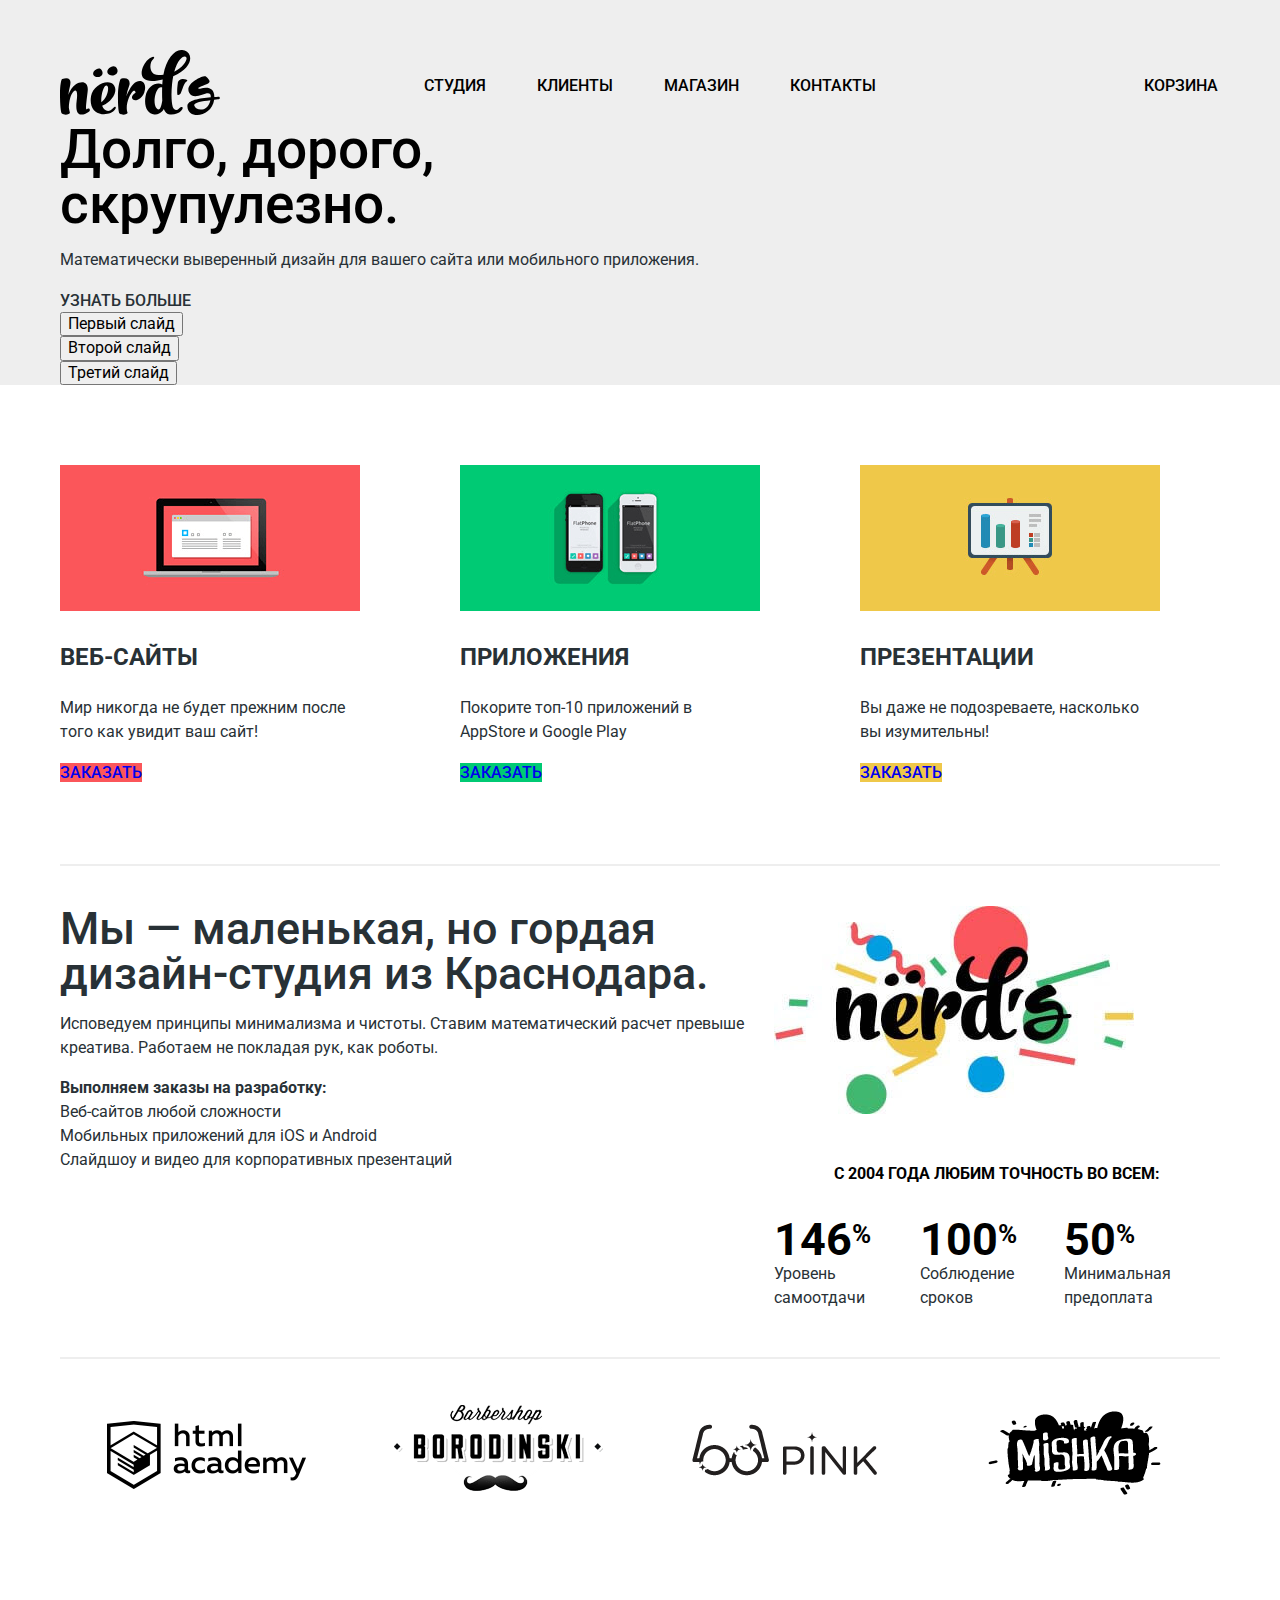
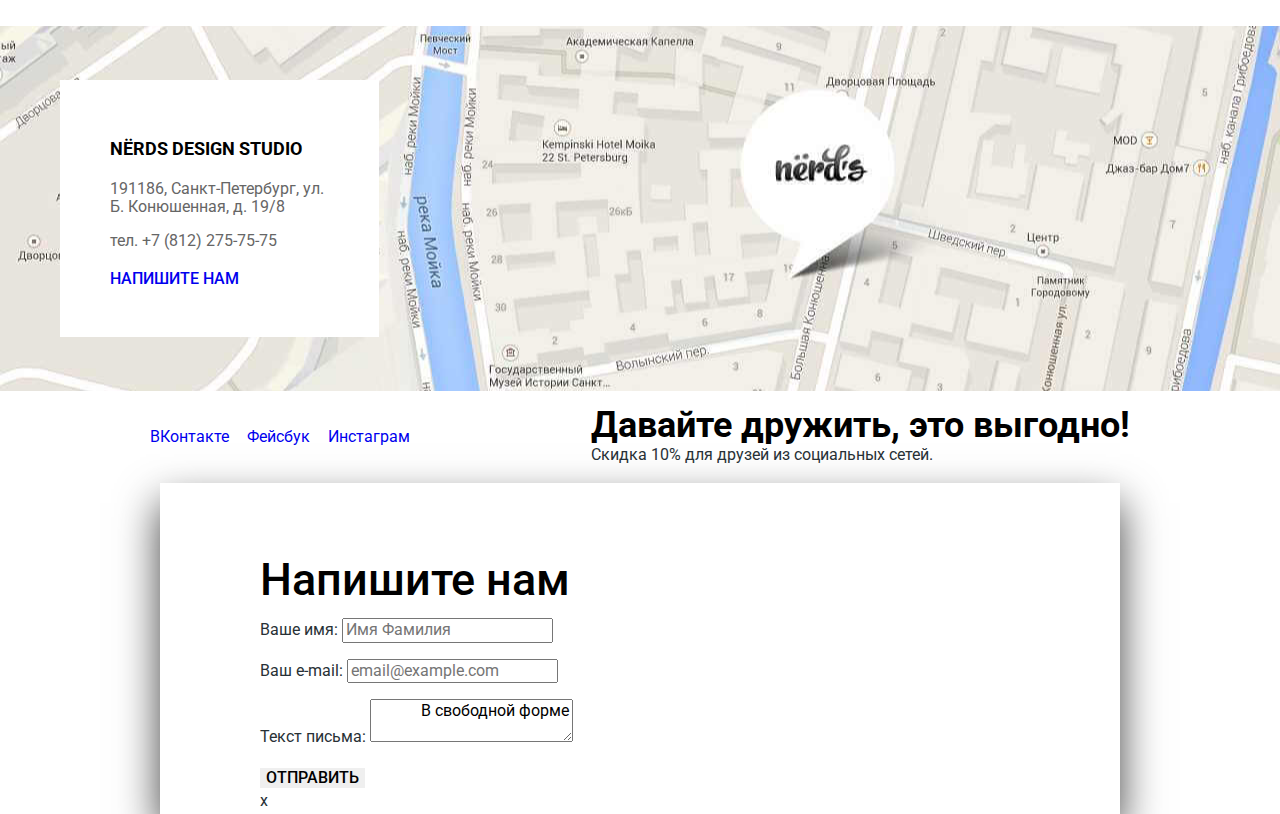
==== index.html @ dffae85e "Сетки" ====
<!DOCTYPE html>
<html lang="ru">

<head>
  <meta charset="UTF-8">
  <title>Дизайн-студия NERD'S</title>
  <link href="https://fonts.googleapis.com/css?family=Roboto:400,500,700&amp;subset=cyrillic" rel="stylesheet">
  <link href="css/normalize.css" rel="stylesheet">
  <link href="css/style.css" rel="stylesheet">
</head>

<body>
  <header class="main-header">
    <div class="wrapper">
      <nav class="main-nav">

        <a class="main-header-logo" href="#">
          <img src="img/nerds-logo.svg" width="160" height="65" alt="Логотип нердс">
        </a>
        <ul class="main-nav-menu">
          <li class="menu-item"><a href="index.html">Студия</a></li>
          <li class="menu-item"><a href="clients.html">Клиенты</a></li>
          <li class="menu-item"><a href="catalog.html">Магазин</a></li>
          <li class="menu-item"><a href="contacts.html">Контакты</a></li>
          <li class="menu-item menu-item-cart"><a href="cart.html">Корзина</a></li>
        </ul>

      </nav>
      <div class="header-slider">
        <h1 class="visually-hidden">Дизайн студия NERD'S</h1>
        <b>Долго, дорого,<br> скрупулезно.</b>
        <p>Математически выверенный дизайн для вашего сайта или мобильного приложения.</p>
        <a class="button header-info-btn">УЗНАТЬ БОЛЬШЕ</a>
        <ul class="slider-switches">
          <li class="slider-radio">
            <button class="slider-btn">
              Первый слайд
            </button>
          </li>
          <li class="slider-radio">
            <button class="slider-btn">
              Второй слайд
            </button>
          </li>
          <li class="slider-radio">
            <button class="slider-btn">
              Третий слайд
            </button>
          </li>
        </ul>
      </div>
    </div>
  </header>

  <section class="services">
    <div class="wrapper">
      <h2 class="visually-hidden">Услуги компании</h2>
      <div class="services-item">
        <img src="img/illustration-1.png" width="300" height="146" alt="Картинка веб-сайта">
        <h3>Веб-сайты</h3>
        <p>Мир никогда не будет прежним после того как увидит ваш сайт!</p>
        <a class="button red" href="#">ЗАКАЗАТЬ</a>
      </div>
      <div class="services-item">
        <img src="img/illustration-2.png" width="300" height="146" alt="Картинка мобильного приложения">
        <h3>Приложения</h3>
        <p>Покорите топ-10 приложений в AppStore и Google Play</p>
        <a class="button green" href="#">ЗАКАЗАТЬ</a>
      </div>
      <div class="services-item sevices-item-present">
        <img src="img/illustration-3.png" width="300" height="146" alt="Картинка презентации">
        <h3>Презентации</h3>
        <p>Вы даже не подозреваете, насколько вы изумительны!</p>
        <a class="button yellow" href="#">ЗАКАЗАТЬ</a>
      </div>
    </div>
  </section>

  <section class="description">
    <div class="wrapper">
      <h2 class="visually-hidden">Описание студии NERD'S</h2>
      <div class="description-block-left">
        <b>Мы — маленькая, но гордая дизайн-студия из Краснодара.</b>
        <p>Исповедуем принципы минимализма и чистоты. Ставим математический расчет превыше креатива. Работаем не покладая рук, как роботы.</p>
        <strong>Выполняем заказы на разработку:</strong>
        <ul class="descripion-services">
          <li class="description-services-item">Веб-сайтов любой сложности</li>
          <li class="description-services-item">Мобильных приложений для iOS и Android</li>
          <li class="description-services-item">Слайдшоу и видео для корпоративных презентаций</li>
        </ul>
      </div>
      <div class="description-block-right">
        <img src="img/nerds-illustration.jpg" width="360" height="208" alt="Картинка логотипа NERD'S">
        <strong>с 2004 года Любим точность во всем:</strong>
        <ul class="percent-ratio">
          <li>
            <b>146</b><sup>&#37;</sup>
            <span>Уровень самоотдачи</span>
          </li>
          <li>
            <b>100</b><sup>&#37;</sup>
            <span>Соблюдение сроков</span>
          </li>
          <li>
            <b>50</b><sup>&#37;</sup>
            <span>Минимальная предоплата</span>
          </li>
        </ul>
      </div>
    </div>
  </section>

  <section class="links">
    <div class="wrapper">
      <h2 class="visually-hidden">Ссылки на наших партнеров</h2>
      <ul class="links-list">
        <li>
          <a href="#">
            <img src="img/logo-1.png" width="260" height="180" alt="Картинка логотипа HTML Academy">
          </a>
        </li>
        <li>
          <a href="#">
            <img src="img/logo-2.png" width="260" height="180" alt="Картинка логотипа Барбершоп Бородинский">
          </a>
        </li>
        <li>
          <a href="#">
            <img src="img/logo-3.png" width="260" height="180" alt="Картинка логотипа Пинк">
          </a>
        </li>
        <li>
          <a href="#">
            <img src="img/logo-4.png" width="260" height="180" alt="Картинка логотипа Мишка">
          </a>
        </li>
      </ul>
    </div>
  </section>

  <section class="map">
    <div class="wrapper">
      <h2 class="visually-hidden">Наши контакты и адрес на карте</h2>
      <div class="map-contacts">
        <h3>NЁRDS DESIGN STUDIO</h3>
        <p>191186, Санкт-Петербург, ул. Б. Конюшенная, д. 19/8</p>
        <p>тел. +7 (812) 275-75-75</p>
        <a class="button" href="#">Напишите нам</a>
      </div>
    </div>
  </section>

  <footer class="main-footer">
    <div class="wrapper">
      <ul class="footer-social">
        <li> <a class="social-icon vk-icon" href="#">ВКонтакте</a> </li>
        <li> <a class="social-icon fb-icon" href="#">Фейсбук</a> </li>
        <li> <a class="social-icon insta-icon" href="#">Инстаграм</a> </li>
      </ul>
      <p class="footer-promo">
        <b>Давайте дружить, это выгодно!</b>
        <span>Скидка 10% для друзей из социальных сетей.</span>
      </p>
    </div>
  </footer>

  <section class="modal">
    <div class="wrapper">
      <h2>Напишите нам</h2>
      <form class="modal-form" action="https://echo.htmlacademy.ru" method="post">
        <p>
          <label for="form-name">Ваше имя:</label>
          <input id="form-name" type="text" name="name" placeholder="Имя Фамилия">
        </p>
        <p>
          <label for="form-email">Ваш e-mail:</label>
          <input id="form-email" type="email" name="email" placeholder="email@example.com">
        </p>
        <p>
          <label for="form-message">Текст письма:</label>
          <textarea id="form-message" name="message">
            В свободной форме
          </textarea>
        </p>
        <button class="button" type="submit">ОТПРАВИТЬ</button>
      </form>
      <span class="modal-close">x</span>
    </div>
  </section>

</body>

</html>
---- css/style.css ----
body {
  margin: 0;
  padding: 0;

  font-family: "Roboto", Arial, sans-serif;
  font-size: 16px;
  line-height: 24px;
  font-weight: 400;
  color: #283136;

  background-color: #ffffff;
}

a {
  text-decoration: none;
}

.button {
  font: inherit;

  font-weight: 500;
  line-height: 18px;
  text-align: center;
  vertical-align: middle;
  text-transform: uppercase;

  border: none;
}

html {
  box-sizing: border-box;
}

*,
*::before,
*::after {
  box-sizing: inherit;
}

.visually-hidden {
  position: absolute;
  clip: rect(0 0 0 0);
  width: 1px;
  height: 1px;
  margin: -1px;
  …
}

.main-nav-menu,
.slider-switches,
.descripion-services,
.percent-ratio,
.links-list,
.footer-social {
  margin: 0;
  padding: 0;
  list-style: none;
}

.main-header-logo img:hover {
  opacity: 0.8;
}

.main-header-logo img:focus {
  opacity: 0.3;
}

.main-nav-menu a:hover {
  color: rgb(251, 86, 90);
}

.main-nav-menu a:focus {
  color: rgba(0, 0, 0, 0.3);
}

.main-header {
  background-color: #eeeeee;
  margin-bottom: 80px;
}

.main-header .wrapper {
  width: 1160px;
  margin: 0 auto;
}

.main-nav {
  display: flex;
  align-items: center;
  padding-top: 50px;
}
.main-header-logo {
  margin-right: 202px;
}

.main-nav-menu {
  display: flex;
  width: 798px;
}

.main-nav-menu li {
  margin-right: 47px;
}

.main-nav-menu .menu-item-cart {
  margin-left: auto;
  margin-right: 0;
}

.menu-item a {
  color: #000000;
  font-weight: 500;
  line-height: 30px;
  text-decoration: none;
  text-transform: uppercase;
  text-align: center;
  padding-bottom: 13px;
  border: 2px solid transparent;
}

.menu-item-active a {
  border-bottom-color: #fb565a;
}
.main-header b {
  color: #000000;
  font-size: 55px;
  font-weight: 500;
  line-height: 55px;
}
.services .wrapper {
  width: 1160px;
  margin: 0 auto;
  display: flex;
  padding-bottom: 80px;
  border-bottom: 2px solid #eeeeee;
}
.services-item {
  width: 300px;
  margin-right: 100px;
}
.services-item-present {
  margin-right: 60px;
}

.services-item h3 {
  font-size: 24px;
  font-weight: 700;
  line-height: 30px;
  text-transform: uppercase;
}

a.red {
  background-color: #fb565a;
}

a.red:hover {
  background-color: #e74246;
}

a.red:focus{
  box-shadow: inset 0 3px 0 rgba(0, 1, 1, 0.1);
  background-color: #d7373b;
}

a.green {
  background-color: #00ca74;
}

a.green:hover {
  background-color: #00bc6c;
}

a .green:focus {
  box-shadow: inset 0 3px 0 rgba(0, 1, 1, 0.1);
  background-color: #00aa62;
}

a.yellow {
  background-color: #efc84a;
}

a.yellow:hover {
  background-color: #eab534;
}

a .yellow:focus {
  box-shadow: inset 0 3px 0 rgba(0, 1, 1, 0.1);
  background-color: #e5a722;
}

.description .wrapper {
  width: 1160px;
  padding-top: 40px;
  padding-bottom: 47px;
  margin: 0 auto;
  display: flex;
  justify-content: space-between;
  border-bottom: 2px solid #eeeeee;
}

.description-block-left b {
  font-size: 45px;
  font-weight: 500;
  line-height: 45px;
}

.description-block-right strong {
  display: block;
  font-size: 16px;
  font-weight: 700;
  line-height: 24px;
  text-align: center;
  text-transform: uppercase;
  color: #000000;
  padding-top: 41px;
  padding-bottom: 49px;
}

.percent-ratio {
  display: flex;
}

.percent-ratio b {
  font-size: 45px;
  font-weight: 700;
  line-height: 10.06px;
  color: #000000;
}

.percent-ratio sup {
  vertical-align: top;
  font-size: 26px;
  line-height: 24px;
  font-weight: 700;
  color: #000000;
}

.links .wrapper {
  width: 1160px;
  margin: 0 auto;
  margin-bottom: 80px;
}

.links-list {
  display: flex;
  justify-content: space-around;
}

.map {
  background-image: url("/img/map-group.jpg");
  background-repeat: no-repeat;
  background-position: center;
}

.map .wrapper {
  width: 1160px;
  margin: 0 auto;
  border-top: 1px solid transparent;
  border-bottom: 1px solid transparent;
}

.map-contacts {
  background-color: #ffffff;
  width: 319px;
  padding: 54px 50px 47px;
  margin: 53px 0;
}

.map-contacts h3 {
  margin: 0;
  padding: 0;
  color: #000000;
  font-size: 18px;
  font-weight: 700;
  line-height: 30px;
  text-transform: uppercase;
}

.map-contacts p {
  color: #666666;
  line-height: 18px;
}

.main-footer .wrapper {
  width: 1160px;
  margin: 0 auto;
  display: flex;
  align-items: center;
  justify-content: space-around;
}

.footer-social {
  display: flex;
  width: 260px;
  justify-content: space-between;
}

.footer-promo b {
  display: block;
  font-size: 36px;
  font-weight: 700;
  line-height: 36px;
  color: #000000;
}

footer-promo span {
  display: block;
}

.main-header h1 {
  margin: 0;
  padding: 0;
  font-size: 55px;
  font-weight: 500;
  line-height: 55px;
  color: #000000;
  text-align: center;
  padding-top: 80px;
  padding-bottom: 115px;
}

.main-catalog .wrapper {
  width: 1160px;
  margin: 0 auto;
  display: flex;
  justify-content: space-between;
}

.filter-form {
  width: 261px;
  margin-left: 0;
  margin-right: auto;
}

.filter-form b {
  font-size: 18px;
  font-weight: 700;
  line-height: 30px;
  text-transform: uppercase;
  color: #000000;
}

.filter fieldset {
  border: none;
}

.filter-form ul {
  margin: 0;
  padding: 0;
  list-style: none;
  line-height: 20px;
}

.catalog {
  display: flex;
  flex-direction: column;
  width: 760px;
}

.catalog-filter {
  display: flex;
  align-items: baseline;
  width: 760px;
}

.catalog-filter-menu {
  list-style: none;
  display: flex;
  width: 271px;
}

.main-catalog a {
  color: #000000;
  text-transform: uppercase;
  vertical-align: middle;
  text-align: center;
}

.catalog-filter b {
  font-size: 18px;
  font-weight: 700;
  line-height: 18px;
  text-transform: uppercase;
  margin-left: 0;
  margin-right: auto;
}

.catalog-filter-menu .filter-menu-active {
  color: #000000;
  font-size: 14px;
  font-weight: 400;
  line-height: 18px;
  text-transform: uppercase;
}

.catalog-filter .filter-menu {
  opacity: 0.3;
  color: #000000;
  font-size: 14px;
  font-weight: 400;
  line-height: 18px;
  text-transform: uppercase;
}

.filter-triangles {
  margin: 0;
  padding: 0;
  list-style: none;
  display: flex;
}

.catalog-product {
  display: flex;
  flex-wrap: wrap;
}

.catalog-product article {
  width: 360px;
  margin-right: 40px;
}
.catalog-product article:nth-child(2n) {
  margin-right: 0;
}

.product-description {
  text-align: center;
  width: 360px;
  background-color: #eeeeee;
}

.product-description h3 {
  font-size: 18px;
  font-weight: 700;
  line-height: 30px;
  text-transform: uppercase;
  color: #000000;
}

.product-description p {
  font-size: 16px;
  font-weight: 400;
  line-height: 18px;
  color: #666666;
}

.pagination-list {
  margin: 0;
  padding: 0;
  list-style: none;
  display: flex;
  align-items: center;
}

.modal {
  width: 960px;
  margin: 0 auto;
  background-color: #ffffff;
  border: 1px solid transparent;
  box-shadow: 0 20px 40px rgba(0, 1, 1, 0.75);
}

.modal .wrapper {
  width: 760px;
  margin: 0 auto;
}
.modal h2 {
  margin: 0;
  padding: 0;
  font-size: 45px;
  font-weight: 500;
  line-height: 45px;
  margin-top: 73px;
  color: #000000;
}
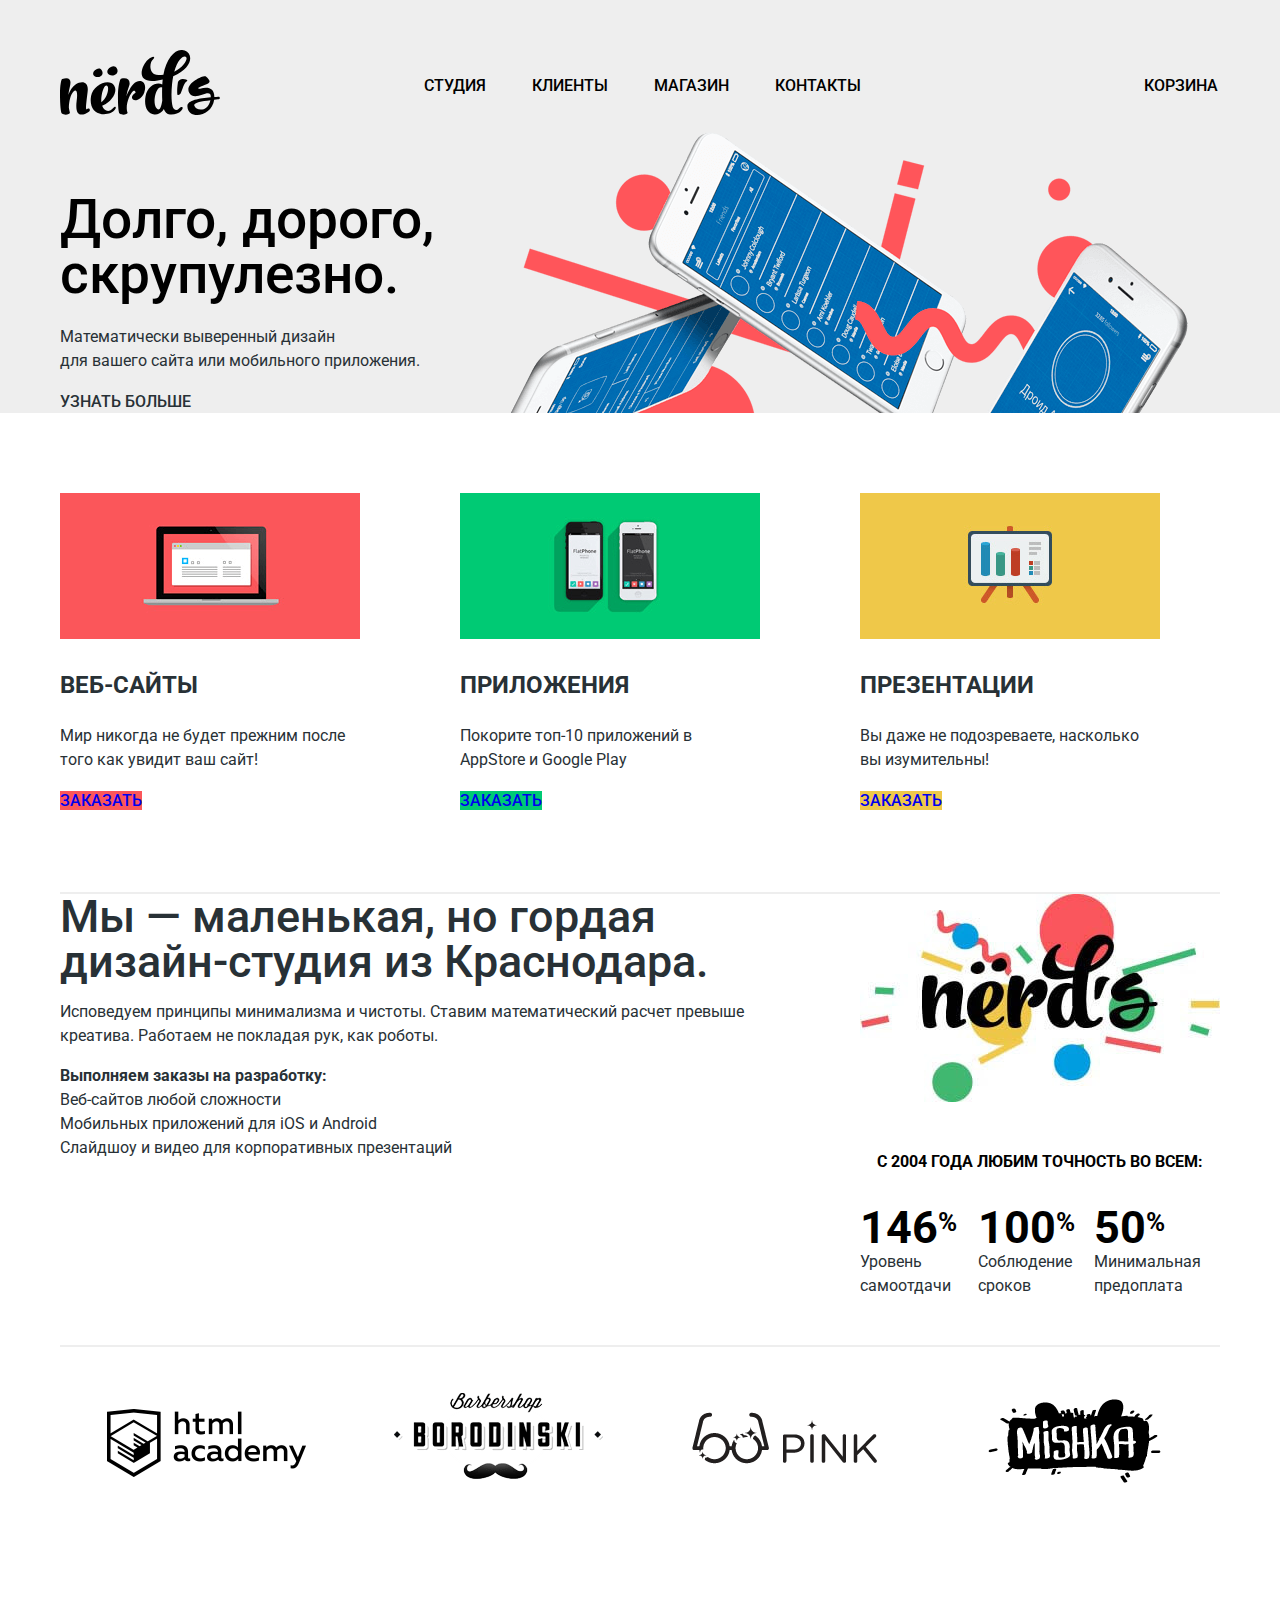
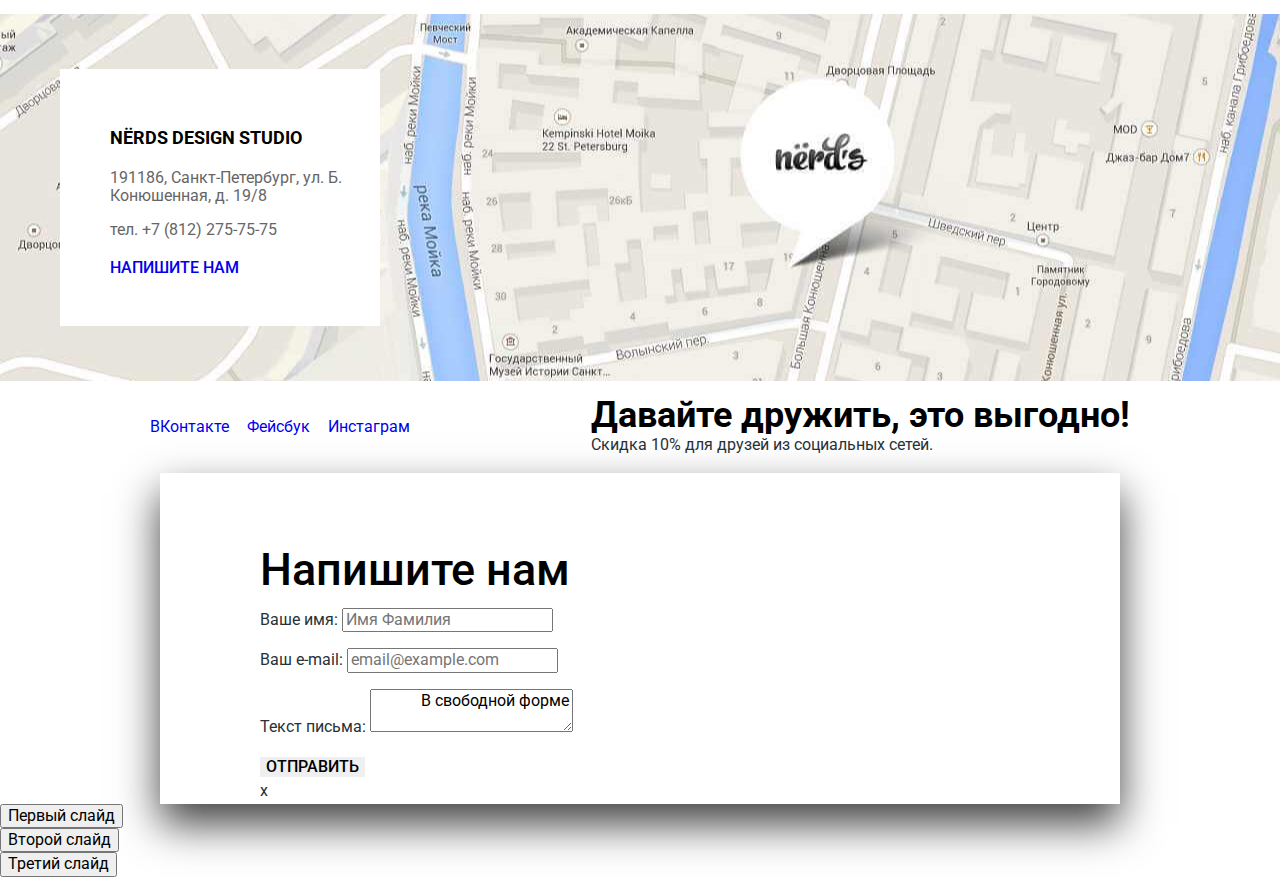
==== commit 046247c4: "Добавление слайдера" ====
--- a/index.html
+++ b/index.html
@@ -10,46 +10,52 @@
 </head>
 
 <body>
-  <header class="main-header">
-    <div class="wrapper">
-      <nav class="main-nav">
-
-        <a class="main-header-logo" href="#">
-          <img src="img/nerds-logo.svg" width="160" height="65" alt="Логотип нердс">
-        </a>
-        <ul class="main-nav-menu">
-          <li class="menu-item"><a href="index.html">Студия</a></li>
-          <li class="menu-item"><a href="clients.html">Клиенты</a></li>
-          <li class="menu-item"><a href="catalog.html">Магазин</a></li>
-          <li class="menu-item"><a href="contacts.html">Контакты</a></li>
-          <li class="menu-item menu-item-cart"><a href="cart.html">Корзина</a></li>
-        </ul>
-
-      </nav>
-      <div class="header-slider">
+ <header class="main-header">
+  <div class="wrapper">
+    <nav class="main-nav">
+
+      <a class="main-header-logo" href="#">
+        <img src="img/nerds-logo.svg" width="160" height="65" alt="Логотип нердс">
+      </a>
+      <ul class="main-nav-menu">
+        <li class="menu-item"><a href="index.html">Студия</a></li>
+        <li class="menu-item"><a href="clients.html">Клиенты</a></li>
+        <li class="menu-item"><a href="catalog.html">Магазин</a></li>
+        <li class="menu-item"><a href="contacts.html">Контакты</a></li>
+        <li class="menu-item menu-item-cart"><a href="cart.html">Корзина</a></li>
+      </ul>
+
+    </nav>
+
+    <div class="header-slider-1">
+      <div class="slider-info">
         <h1 class="visually-hidden">Дизайн студия NERD'S</h1>
         <b>Долго, дорого,<br> скрупулезно.</b>
-        <p>Математически выверенный дизайн для вашего сайта или мобильного приложения.</p>
+        <p>Математически выверенный дизайн<br> для вашего сайта или мобильного приложения.</p>
         <a class="button header-info-btn">УЗНАТЬ БОЛЬШЕ</a>
-        <ul class="slider-switches">
-          <li class="slider-radio">
-            <button class="slider-btn">
-              Первый слайд
-            </button>
-          </li>
-          <li class="slider-radio">
-            <button class="slider-btn">
-              Второй слайд
-            </button>
-          </li>
-          <li class="slider-radio">
-            <button class="slider-btn">
-              Третий слайд
-            </button>
-          </li>
-        </ul>
-      </div>
-    </div>
+      </div>
+   </div>
+
+  <div class="header-slider-2 visually-hidden">
+      <div class="slider-info">
+        <h1 class="visually-hidden">Дизайн студия NERD'S</h1>
+        <b>Любим математику<br> как никто другой</b>
+        <p>Никакого креатива, только математические формулы<br> для расчета идеальных пропорций.</p>
+        <a class="button header-info-btn">УЗНАТЬ БОЛЬШЕ</a>
+      </div>
+  </div>
+
+  <div class="header-slider-3 visually-hidden">
+      <div class="slider-info">
+        <h1 class="visually-hidden">Дизайн студия NERD'S</h1>
+        <b>Только ночь,<br> только хардкор</b>
+        <p>Работать днем, как все? Мы против этого.<br> Ближе к полуночи работа только начинается.</p>
+        <a class="button header-info-btn">УЗНАТЬ БОЛЬШЕ</a>
+      </div>
+  </div>
+
+   </div>
+
   </header>
 
   <section class="services">
@@ -188,6 +194,23 @@
     </div>
   </section>
 
+  <ul class="slider-switches">
+  <li class="slider-radio">
+    <button class="slider-btn">
+      Первый слайд
+    </button>
+  </li>
+  <li class="slider-radio">
+    <button class="slider-btn">
+      Второй слайд
+    </button>
+  </li>
+  <li class="slider-radio">
+    <button class="slider-btn">
+      Третий слайд
+    </button>
+  </li>
+</ul>
 </body>
 
 </html>
--- a/css/style.css
+++ b/css/style.css
@@ -15,6 +15,35 @@
   text-decoration: none;
 }
 
+
+html {
+  box-sizing: border-box;
+}
+
+*,
+*::before,
+*::after {
+  box-sizing: inherit;
+}
+
+.visually-hidden:not(:focus):not(:active),
+input[type="checkbox"].visually-hidden,
+input[type="radio"].visually-hidden {
+  position: absolute;
+
+  width: 1px;
+  height: 1px;
+  margin: -1px;
+  border: 0;
+  padding: 0;
+
+  white-space: nowrap;
+
+  clip-path: inset(100%);
+  clip: rect(0 0 0 0);
+  overflow: hidden;
+}
+
 .button {
   font: inherit;
 
@@ -25,25 +54,6 @@
   text-transform: uppercase;
 
   border: none;
-}
-
-html {
-  box-sizing: border-box;
-}
-
-*,
-*::before,
-*::after {
-  box-sizing: inherit;
-}
-
-.visually-hidden {
-  position: absolute;
-  clip: rect(0 0 0 0);
-  width: 1px;
-  height: 1px;
-  margin: -1px;
-  …
 }
 
 .main-nav-menu,
@@ -57,11 +67,11 @@
   list-style: none;
 }
 
-.main-header-logo img:hover {
+.main-header-logo:hover {
   opacity: 0.8;
 }
 
-.main-header-logo img:focus {
+.main-header-logo:focus {
   opacity: 0.3;
 }
 
@@ -88,17 +98,20 @@
   align-items: center;
   padding-top: 50px;
 }
+
 .main-header-logo {
   margin-right: 202px;
 }
 
 .main-nav-menu {
   display: flex;
-  width: 798px;
+  flex-wrap: wrap;
+  align-items: center;
+  width: 800px;
 }
 
 .main-nav-menu li {
-  margin-right: 47px;
+  margin-right: 42px;
 }
 
 .main-nav-menu .menu-item-cart {
@@ -107,25 +120,54 @@
 }
 
 .menu-item a {
-  color: #000000;
   font-weight: 500;
   line-height: 30px;
   text-decoration: none;
   text-transform: uppercase;
+  vertical-align: bottom;
   text-align: center;
-  padding-bottom: 13px;
+  padding-bottom: 12px;
   border: 2px solid transparent;
+  color: #000000;
 }
 
 .menu-item-active a {
   border-bottom-color: #fb565a;
 }
+
 .main-header b {
-  color: #000000;
+  display: block;
+  margin-bottom: 23px;
   font-size: 55px;
   font-weight: 500;
   line-height: 55px;
-}
+  color: #000000;
+}
+
+.header-slider-1 {
+  background-image: url(/img/slide1.png);
+  background-repeat: no-repeat;
+  background-position: 430px 10px;
+}
+
+.header-slider-2 {
+  background-image: url(/img/slide2.png);
+  background-repeat: no-repeat;
+  background-position: right 0;
+}
+
+.header-slider-3 {
+  background-image: url(/img/slide3.png);
+  background-repeat: no-repeat;
+  background-position: right 10px;
+}
+
+.header-slider-1 .slider-info,
+.header-slider-2 .slider-info,
+.header-slider-3 .slider-info {
+  padding-top: 70px;
+}
+
 .services .wrapper {
   width: 1160px;
   margin: 0 auto;
@@ -133,10 +175,12 @@
   padding-bottom: 80px;
   border-bottom: 2px solid #eeeeee;
 }
+
 .services-item {
   width: 300px;
   margin-right: 100px;
 }
+
 .services-item-present {
   margin-right: 60px;
 }
@@ -189,12 +233,15 @@
 
 .description .wrapper {
   width: 1160px;
-  padding-top: 40px;
   padding-bottom: 47px;
   margin: 0 auto;
   display: flex;
   justify-content: space-between;
   border-bottom: 2px solid #eeeeee;
+}
+
+.description-block-left {
+  width: 700px;
 }
 
 .description-block-left b {
@@ -203,6 +250,9 @@
   line-height: 45px;
 }
 
+.description-block-right {
+  width: 360px;
+}
 .description-block-right strong {
   display: block;
   font-size: 16px;
@@ -259,19 +309,23 @@
 }
 
 .map-contacts {
+  width: 320px;
+  margin-top: 54px;
+  margin-bottom: 54px;
+  padding-left: 50px;
+  padding-top: 54px;
+  padding-bottom: 47px;
   background-color: #ffffff;
-  width: 319px;
-  padding: 54px 50px 47px;
-  margin: 53px 0;
 }
 
 .map-contacts h3 {
   margin: 0;
   padding: 0;
-  color: #000000;
   font-size: 18px;
   font-weight: 700;
   line-height: 30px;
+  color: #000000;
+  text-align: left;
   text-transform: uppercase;
 }
 
@@ -306,6 +360,10 @@
   display: block;
 }
 
+.catalog-page .main-header {
+  margin-bottom: 60px;
+}
+
 .main-header h1 {
   margin: 0;
   padding: 0;
@@ -314,8 +372,8 @@
   line-height: 55px;
   color: #000000;
   text-align: center;
-  padding-top: 80px;
-  padding-bottom: 115px;
+  padding-top: 73px;
+  padding-bottom: 111px;
 }
 
 .main-catalog .wrapper {
@@ -417,6 +475,7 @@
   width: 360px;
   margin-right: 40px;
 }
+
 .catalog-product article:nth-child(2n) {
   margin-right: 0;
 }
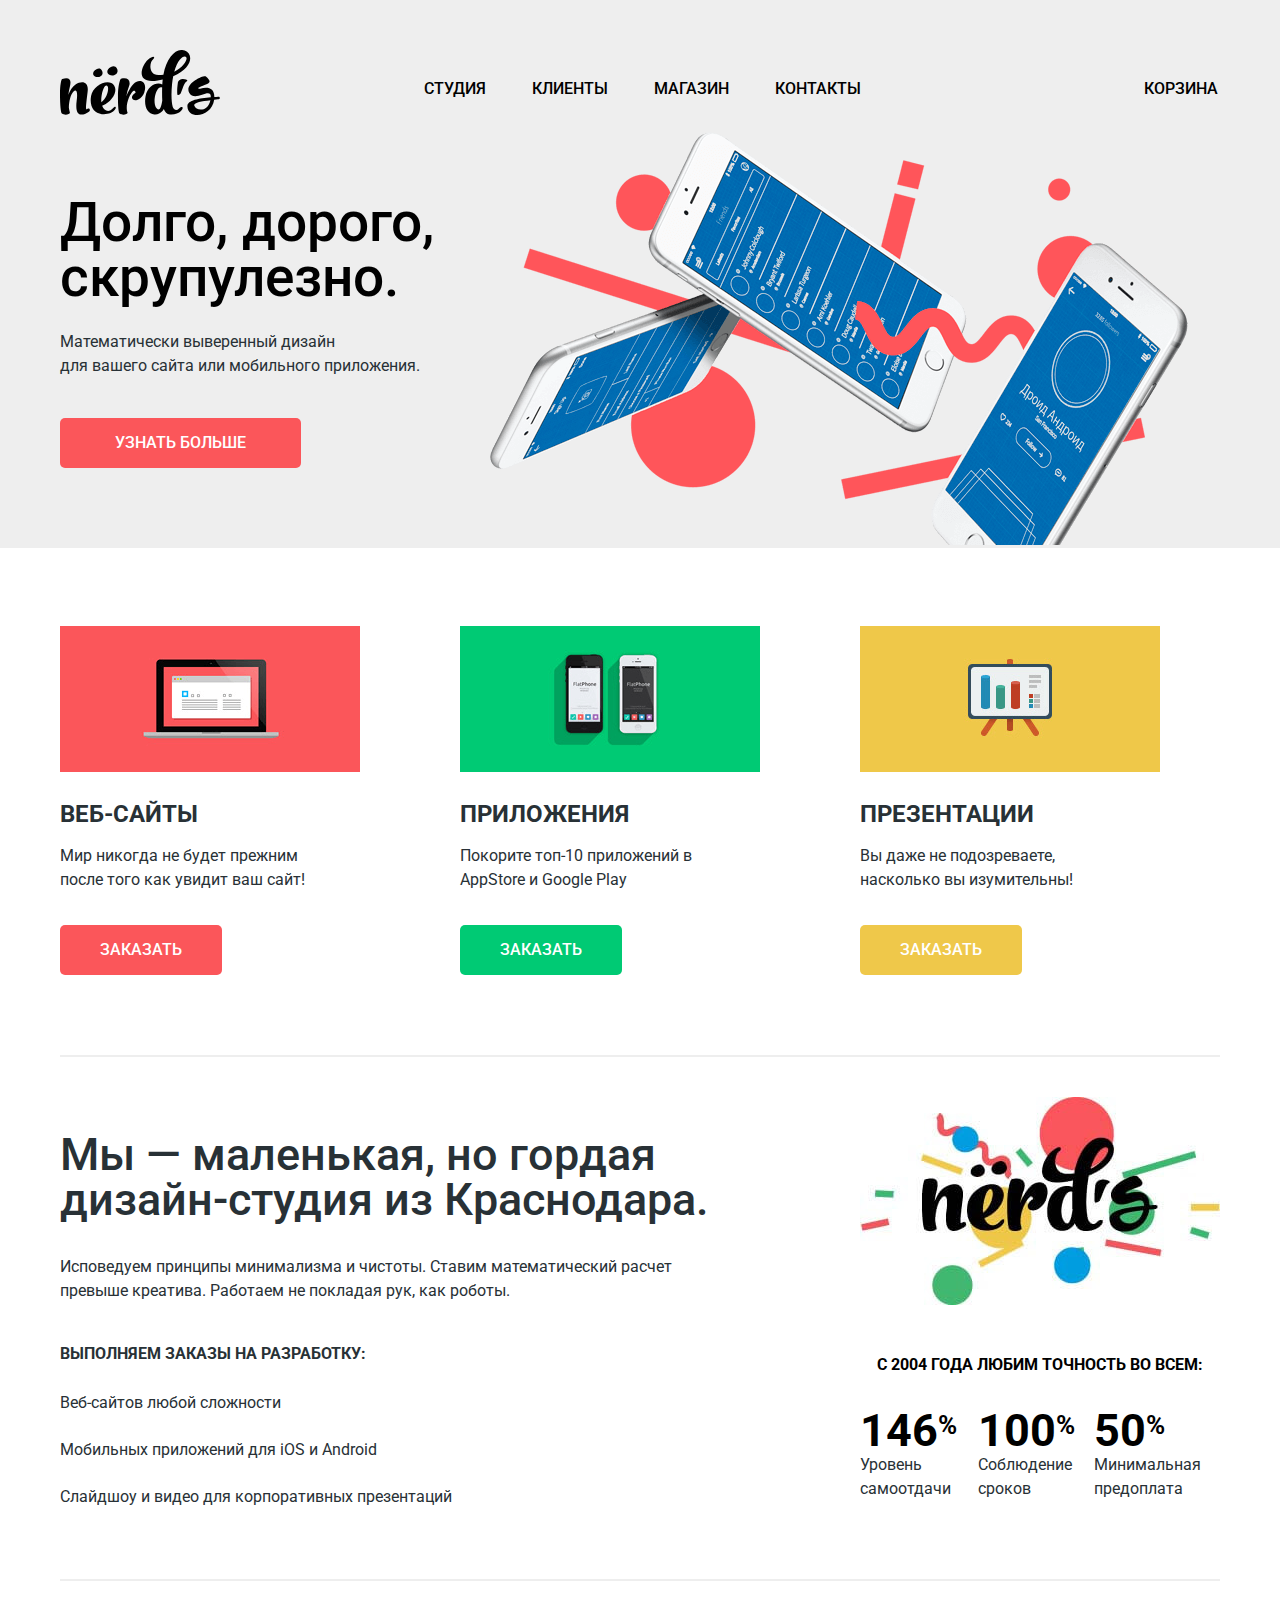
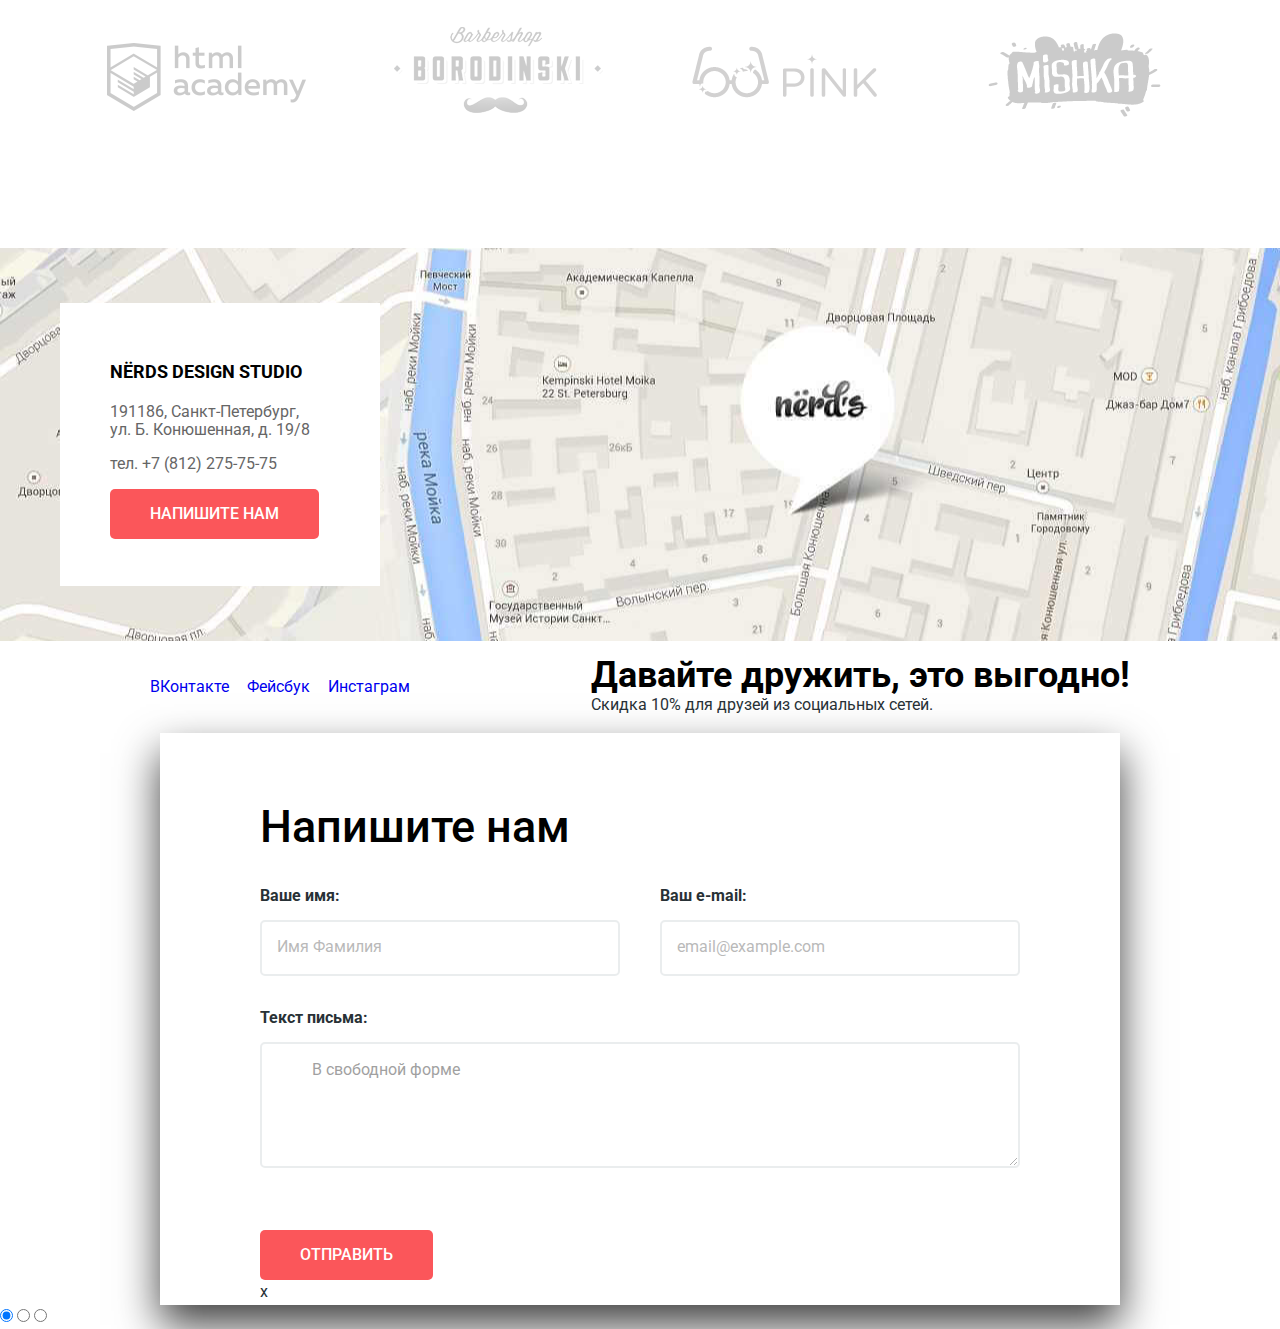
==== commit 42669276: "-" ====
--- a/index.html
+++ b/index.html
@@ -27,32 +27,37 @@
 
     </nav>
 
-    <div class="header-slider-1">
-      <div class="slider-info">
-        <h1 class="visually-hidden">Дизайн студия NERD'S</h1>
-        <b>Долго, дорого,<br> скрупулезно.</b>
-        <p>Математически выверенный дизайн<br> для вашего сайта или мобильного приложения.</p>
-        <a class="button header-info-btn">УЗНАТЬ БОЛЬШЕ</a>
-      </div>
-   </div>
-
-  <div class="header-slider-2 visually-hidden">
+    <div class="header-slider">
+     <ul class="sliders">
+      <li class="slide-1">
+        <div class="slider-info">
+          <h1 class="visually-hidden">Дизайн студия NERD'S</h1>
+          <b>Долго, дорого,<br> скрупулезно.</b>
+          <p>Математически выверенный дизайн<br> для вашего сайта или мобильного приложения.</p>
+          <a class="button header-info-btn" href="#">УЗНАТЬ БОЛЬШЕ</a>
+        </div>
+      </li>
+
+
+  <li class="slide-2 visually-hidden">
       <div class="slider-info">
         <h1 class="visually-hidden">Дизайн студия NERD'S</h1>
         <b>Любим математику<br> как никто другой</b>
         <p>Никакого креатива, только математические формулы<br> для расчета идеальных пропорций.</p>
-        <a class="button header-info-btn">УЗНАТЬ БОЛЬШЕ</a>
-      </div>
-  </div>
-
-  <div class="header-slider-3 visually-hidden">
+        <a class="button header-info-btn" href="#">УЗНАТЬ БОЛЬШЕ</a>
+      </div>
+       </li>
+
+
+  <li class="slide-3 visually-hidden">
       <div class="slider-info">
         <h1 class="visually-hidden">Дизайн студия NERD'S</h1>
         <b>Только ночь,<br> только хардкор</b>
         <p>Работать днем, как все? Мы против этого.<br> Ближе к полуночи работа только начинается.</p>
-        <a class="button header-info-btn">УЗНАТЬ БОЛЬШЕ</a>
-      </div>
-  </div>
+        <a class="button header-info-btn" href="#">УЗНАТЬ БОЛЬШЕ</a>
+      </div>
+       </li>
+    </ul>
 
    </div>
 
@@ -64,7 +69,7 @@
       <div class="services-item">
         <img src="img/illustration-1.png" width="300" height="146" alt="Картинка веб-сайта">
         <h3>Веб-сайты</h3>
-        <p>Мир никогда не будет прежним после того как увидит ваш сайт!</p>
+        <p>Мир никогда не будет прежним<br> после того как увидит ваш сайт!</p>
         <a class="button red" href="#">ЗАКАЗАТЬ</a>
       </div>
       <div class="services-item">
@@ -76,7 +81,7 @@
       <div class="services-item sevices-item-present">
         <img src="img/illustration-3.png" width="300" height="146" alt="Картинка презентации">
         <h3>Презентации</h3>
-        <p>Вы даже не подозреваете, насколько вы изумительны!</p>
+        <p>Вы даже не подозреваете,<br> насколько вы изумительны!</p>
         <a class="button yellow" href="#">ЗАКАЗАТЬ</a>
       </div>
     </div>
@@ -149,7 +154,7 @@
       <h2 class="visually-hidden">Наши контакты и адрес на карте</h2>
       <div class="map-contacts">
         <h3>NЁRDS DESIGN STUDIO</h3>
-        <p>191186, Санкт-Петербург, ул. Б. Конюшенная, д. 19/8</p>
+        <p>191186, Санкт-Петербург,<br> ул. Б. Конюшенная, д. 19/8</p>
         <p>тел. +7 (812) 275-75-75</p>
         <a class="button" href="#">Напишите нам</a>
       </div>
@@ -175,7 +180,7 @@
       <h2>Напишите нам</h2>
       <form class="modal-form" action="https://echo.htmlacademy.ru" method="post">
         <p>
-          <label for="form-name">Ваше имя:</label>
+          <label for="form-name">Ваше имя:<br></label>
           <input id="form-name" type="text" name="name" placeholder="Имя Фамилия">
         </p>
         <p>
@@ -194,23 +199,18 @@
     </div>
   </section>
 
-  <ul class="slider-switches">
-  <li class="slider-radio">
-    <button class="slider-btn">
-      Первый слайд
-    </button>
-  </li>
-  <li class="slider-radio">
-    <button class="slider-btn">
-      Второй слайд
-    </button>
-  </li>
-  <li class="slider-radio">
-    <button class="slider-btn">
-      Третий слайд
-    </button>
-  </li>
-</ul>
+   <input type="radio" id="btn-1" name="toggle" checked>
+                <input type="radio" id="btn-2" name="toggle">
+                <input type="radio" id="btn-3" name="toggle">
+
+                <div class="slider-controls">
+
+                    <label for="btn-1"></label>
+                    <label for="btn-2"></label>
+                    <label for="btn-3"></label>
+
+                </div>
+
 </body>
 
 </html>
--- a/css/style.css
+++ b/css/style.css
@@ -47,16 +47,22 @@
 .button {
   font: inherit;
 
+  display: inline-block;
+  padding: 16px 40px;
   font-weight: 500;
   line-height: 18px;
   text-align: center;
   vertical-align: middle;
   text-transform: uppercase;
+  color: #ffffff;
 
   border: none;
+  border-radius: 5px;
+  background-color: #fb565a;
 }
 
 .main-nav-menu,
+.sliders,
 .slider-switches,
 .descripion-services,
 .percent-ratio,
@@ -71,7 +77,8 @@
   opacity: 0.8;
 }
 
-.main-header-logo:focus {
+.main-header-logo:focus,
+.main-header-logo:active {
   opacity: 0.3;
 }
 
@@ -79,13 +86,14 @@
   color: rgb(251, 86, 90);
 }
 
-.main-nav-menu a:focus {
+.main-nav-menu a:focus,
+.main-nav-menu a:active {
   color: rgba(0, 0, 0, 0.3);
 }
 
 .main-header {
   background-color: #eeeeee;
-  margin-bottom: 80px;
+  margin-bottom: 78px;
 }
 
 .main-header .wrapper {
@@ -108,6 +116,7 @@
   flex-wrap: wrap;
   align-items: center;
   width: 800px;
+  margin-top: 17px;
 }
 
 .main-nav-menu li {
@@ -117,16 +126,18 @@
 .main-nav-menu .menu-item-cart {
   margin-left: auto;
   margin-right: 0;
+  padding-left: 40px;
 }
 
 .menu-item a {
+  display: block;
+  padding-bottom: 12px;
   font-weight: 500;
   line-height: 30px;
   text-decoration: none;
   text-transform: uppercase;
   vertical-align: bottom;
   text-align: center;
-  padding-bottom: 12px;
   border: 2px solid transparent;
   color: #000000;
 }
@@ -137,35 +148,58 @@
 
 .main-header b {
   display: block;
-  margin-bottom: 23px;
+  padding-top: 73px;
+  padding-bottom: 25px;
   font-size: 55px;
   font-weight: 500;
   line-height: 55px;
   color: #000000;
 }
 
-.header-slider-1 {
+.slide-1 {
   background-image: url(/img/slide1.png);
   background-repeat: no-repeat;
   background-position: 430px 10px;
-}
-
-.header-slider-2 {
+  padding-bottom: 80px;
+}
+
+.slide-2 {
   background-image: url(/img/slide2.png);
   background-repeat: no-repeat;
   background-position: right 0;
-}
-
-.header-slider-3 {
+  padding-bottom: 80px;
+}
+
+.slide-3 {
   background-image: url(/img/slide3.png);
   background-repeat: no-repeat;
   background-position: right 10px;
-}
-
-.header-slider-1 .slider-info,
-.header-slider-2 .slider-info,
-.header-slider-3 .slider-info {
+  padding-bottom: 80px;
+}
+
+.header-slider .slider-info, {
   padding-top: 70px;
+}
+
+.header-info-btn {
+  padding-left: 55px;
+  padding-right: 55px;
+}
+
+.header-info-btn:hover {
+  background-color: #e74246;
+}
+.header-info-btn:focus,
+.header-info-btn:active {
+  opacity: 0.3;
+  box-shadow: inset 0 3px 0 rgba(0, 1, 1, 0.1);
+  background-color: #d7373b;
+}
+
+.slider-info p {
+  margin: 0;
+  padding: 0;
+  padding-bottom: 40px;
 }
 
 .services .wrapper {
@@ -173,7 +207,6 @@
   margin: 0 auto;
   display: flex;
   padding-bottom: 80px;
-  border-bottom: 2px solid #eeeeee;
 }
 
 .services-item {
@@ -186,10 +219,20 @@
 }
 
 .services-item h3 {
+  margin: 0;
+  padding: 0;
+  padding-top: 20px;
+  padding-bottom: 15px;
   font-size: 24px;
   font-weight: 700;
   line-height: 30px;
   text-transform: uppercase;
+}
+
+.services-item p {
+  margin: 0;
+  padding: 0;
+  padding-bottom: 33px;
 }
 
 a.red {
@@ -237,22 +280,44 @@
   margin: 0 auto;
   display: flex;
   justify-content: space-between;
-  border-bottom: 2px solid #eeeeee;
+  border: 2px solid #eeeeee;
+  border-left: transparent;
+  border-right: transparent;
 }
 
 .description-block-left {
-  width: 700px;
+  width: 680px;
+  padding-top: 75px;
 }
 
 .description-block-left b {
+  display: block;
   font-size: 45px;
   font-weight: 500;
   line-height: 45px;
+  padding-bottom: 33px;
+}
+
+.description-block-left p {
+  margin: 0;
+  padding: 0;
+  padding-bottom: 39px;
+}
+
+.description-block-left strong {
+  display: block;
+  padding-bottom: 25px;
+  text-transform: uppercase;
+}
+.description-block-left .description-services-item {
+  padding-bottom: 23px;
 }
 
 .description-block-right {
   width: 360px;
-}
+  padding-top: 40px;
+}
+
 .description-block-right strong {
   display: block;
   font-size: 16px;
@@ -293,6 +358,18 @@
 .links-list {
   display: flex;
   justify-content: space-around;
+}
+
+.links-list img {
+  opacity: 0.2;
+}
+
+.links-list img:hover {
+  opacity: 1;
+}
+
+.links-list img:active {
+  opacity: 0.1;
 }
 
 .map {
@@ -375,12 +452,16 @@
   padding-top: 73px;
   padding-bottom: 111px;
 }
+.catalog-page .main-header {
+  margin-bottom: 60px;
+}
 
 .main-catalog .wrapper {
   width: 1160px;
   margin: 0 auto;
   display: flex;
   justify-content: space-between;
+  margin-bottom: 60px;
 }
 
 .filter-form {
@@ -389,6 +470,14 @@
   margin-right: auto;
 }
 
+.filter-form ul {
+  margin: 0;
+  padding: 0;
+  list-style: none;
+  line-height: 20px;
+  color: #283136;
+}
+
 .filter-form b {
   font-size: 18px;
   font-weight: 700;
@@ -401,11 +490,24 @@
   border: none;
 }
 
-.filter-form ul {
-  margin: 0;
-  padding: 0;
-  list-style: none;
-  line-height: 20px;
+filter-option input {
+  background-color: #4d4d4d;
+  opacity: 0.4;
+}
+
+.filter-option label:hover {
+  color: #000000;
+}
+.filter-option input:hover {
+  background-color: #4d4d4d;
+}
+
+.filter-option label:disabled {
+  opacity: 0.3;
+}
+.filter-option input:disabled {
+  background-color: #4d4d4d;
+  opacity: 0.1;
 }
 
 .catalog {
@@ -416,21 +518,20 @@
 
 .catalog-filter {
   display: flex;
-  align-items: baseline;
   width: 760px;
+  margin-bottom: 55px;
 }
 
 .catalog-filter-menu {
   list-style: none;
   display: flex;
-  width: 271px;
-}
-
-.main-catalog a {
-  color: #000000;
-  text-transform: uppercase;
-  vertical-align: middle;
-  text-align: center;
+  width: 280px;
+}
+.catalog-filter-menu li {
+  margin-right: 23px;
+}
+.catalog-filter-menu:last-child {
+  margin-right: 0;
 }
 
 .catalog-filter b {
@@ -438,19 +539,18 @@
   font-weight: 700;
   line-height: 18px;
   text-transform: uppercase;
-  margin-left: 0;
-  margin-right: auto;
 }
 
 .catalog-filter-menu .filter-menu-active {
-  color: #000000;
   font-size: 14px;
   font-weight: 400;
   line-height: 18px;
-  text-transform: uppercase;
-}
-
-.catalog-filter .filter-menu {
+  color: #000000;
+  text-transform: uppercase;
+}
+
+.catalog-filter .filter-menu a {
+  display: inline-block;
   opacity: 0.3;
   color: #000000;
   font-size: 14px;
@@ -459,6 +559,10 @@
   text-transform: uppercase;
 }
 
+.filter-menu a:hover {
+  opacity: 0.6;
+}
+
 .filter-triangles {
   margin: 0;
   padding: 0;
@@ -469,6 +573,7 @@
 .catalog-product {
   display: flex;
   flex-wrap: wrap;
+  margin-bottom: 60px;
 }
 
 .catalog-product article {
@@ -487,6 +592,7 @@
 }
 
 .product-description h3 {
+  padding-top: 35px;
   font-size: 18px;
   font-weight: 700;
   line-height: 30px;
@@ -495,18 +601,82 @@
 }
 
 .product-description p {
+  padding: 0;
+  margin: 0;
+  padding-bottom: 25px;
   font-size: 16px;
   font-weight: 400;
   line-height: 18px;
   color: #666666;
 }
 
+.product-description-btn {
+  padding-left: 60px;
+  padding-right: 60px;
+  margin-bottom: 40px;
+}
+
 .pagination-list {
   margin: 0;
   padding: 0;
   list-style: none;
   display: flex;
-  align-items: center;
+  width: 443px;
+}
+.pagination-list li {
+  margin-right: 11px;
+}
+
+.pagination-list li:last-child {
+  margin-right: 0;
+}
+
+.pagination-item a {
+  display: inline-block;
+  padding: 13px 21px;
+  text-align: center;
+  vertical-align: middle;
+  border-radius: 5px;
+
+  color: #000000;
+  font-weight: 500;
+  background-color: #eeeeee;
+}
+
+.pagination-item-active a {
+  display: inline-block;
+  padding: 10px 19px;
+  border: 3px solid #dbdbdb;
+  border-radius: 5px;
+  background-color: #ffffff;
+}
+.pagination-list .pagination-item-active a:hover,
+.pagination-list .pagination-item-active a:focus,
+.pagination-list .pagination-item-active a:active {
+  border: 3px solid #dbdbdb;
+  background-color: #ffffff;
+}
+
+.pagination-item a:hover {
+  background-color: #dfdfdf;
+}
+
+.pagination-item a:focus,
+.pagination-item a:active {
+  box-shadow: inset 0 3px 0 rgba(0, 1, 1, 0.1);
+  background-color: #d5d5d5;
+}
+
+.pagination-button a {
+  display: inline-block;
+  padding: 13px 80px;
+  font-weight: 500;
+  font-size: 16px;
+  text-align: center;
+  vertical-align: middle;
+  border-radius: 5px;
+  text-transform: uppercase;
+  background-color: #eeeeee;
 }
 
 .modal {
@@ -524,10 +694,77 @@
 .modal h2 {
   margin: 0;
   padding: 0;
+  padding-top: 70px;
+  padding-bottom: 35px;
   font-size: 45px;
   font-weight: 500;
   line-height: 45px;
-  margin-top: 73px;
-  color: #000000;
-}
-
+  color: #000000;
+}
+
+.modal-form {
+  display: flex;
+  flex-wrap: wrap;
+  justify-content: space-between;
+  width: 760px;
+}
+
+.modal input {
+  width: 360px;
+  margin-right: 40px;
+  padding-left: 15px;
+  margin-bottom: 30px;
+  padding-top: 13px;
+  padding-bottom: 15px;
+}
+
+.modal input[type="email"] {
+  margin-right: 0;
+}
+
+.modal p {
+  margin: 0;
+  padding: 0;
+}
+
+
+.modal input,
+.modal textarea {
+  font: inherit;
+
+  box-sizing: border-box;
+  opacity: 0.5;
+  color: #444444;
+  background-color: #ffffff;
+  border: 2px solid #d7dcde;
+  border-radius: 5px;
+}
+
+.modal input:hover {
+  border: 2px solid #b4b9bb;
+}
+
+.modal input:focus {
+  opacity: 1;
+  color: #444444;
+  border: 2px solid #000000;
+}
+
+.modal label {
+  display: block;
+  margin-bottom: 12px;
+  font-weight: 700;
+}
+
+.modal textarea {
+  width: 760px;
+  padding-top: 14px;
+  padding-bottom: 60px;
+  margin-bottom: 55px;
+}
+
+.modal-btn {
+  padding: 16px 85px;
+}
+
+
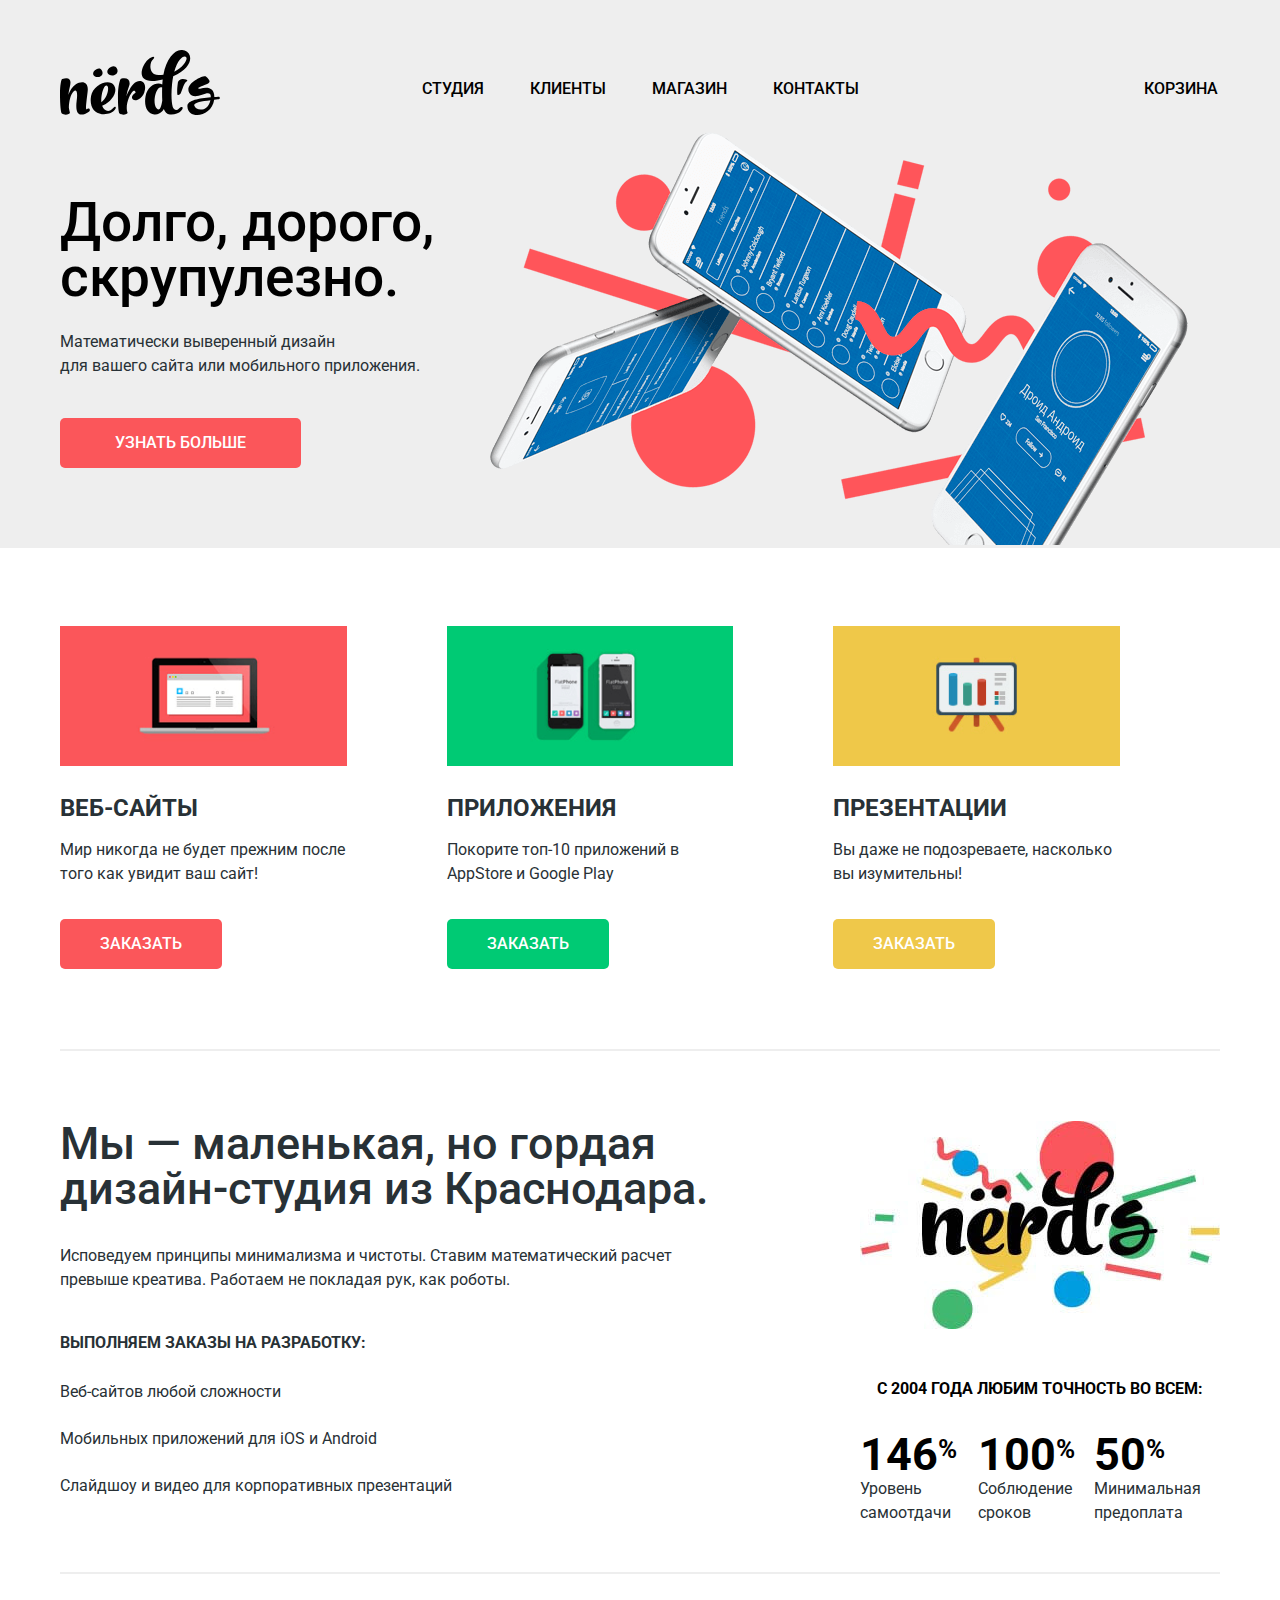
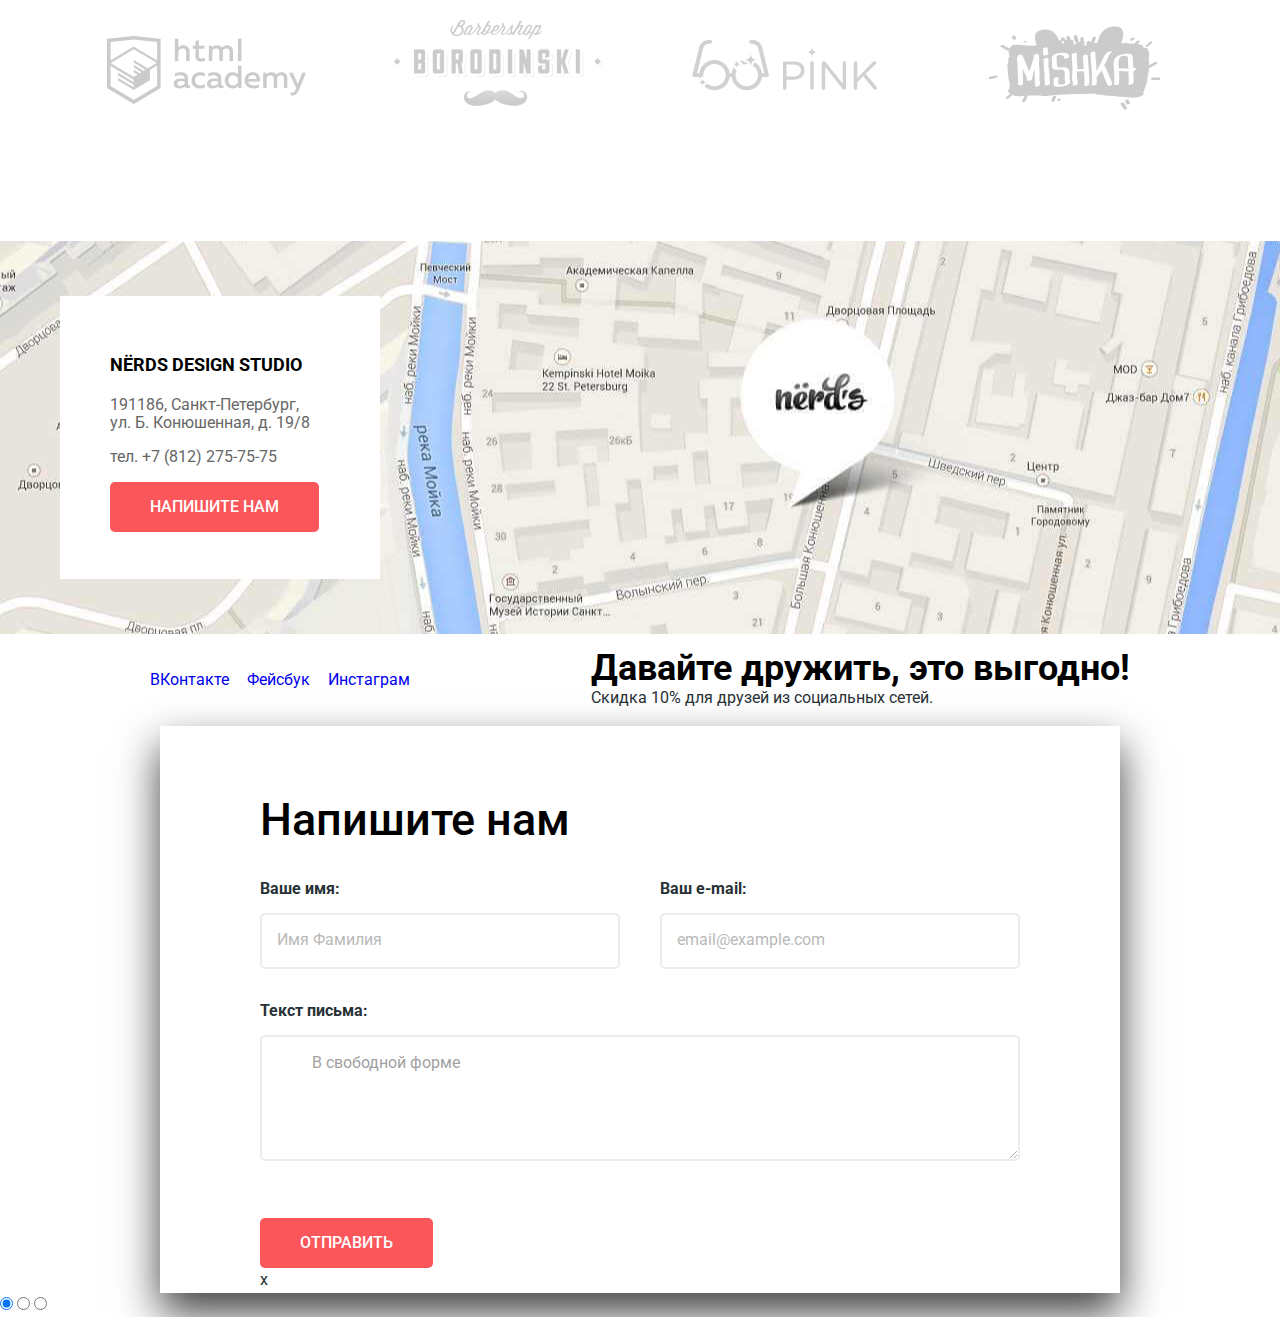
==== commit 4bef940c: "-" ====
--- a/index.html
+++ b/index.html
@@ -69,7 +69,7 @@
       <div class="services-item">
         <img src="img/illustration-1.png" width="300" height="146" alt="Картинка веб-сайта">
         <h3>Веб-сайты</h3>
-        <p>Мир никогда не будет прежним<br> после того как увидит ваш сайт!</p>
+        <p>Мир никогда не будет прежним после того как увидит ваш сайт!</p>
         <a class="button red" href="#">ЗАКАЗАТЬ</a>
       </div>
       <div class="services-item">
@@ -81,7 +81,7 @@
       <div class="services-item sevices-item-present">
         <img src="img/illustration-3.png" width="300" height="146" alt="Картинка презентации">
         <h3>Презентации</h3>
-        <p>Вы даже не подозреваете,<br> насколько вы изумительны!</p>
+        <p>Вы даже не подозреваете, насколько вы изумительны!</p>
         <a class="button yellow" href="#">ЗАКАЗАТЬ</a>
       </div>
     </div>
--- a/css/style.css
+++ b/css/style.css
@@ -15,6 +15,10 @@
   text-decoration: none;
 }
 
+img {
+  width: 100%;
+  height: auto;
+}
 
 html {
   box-sizing: border-box;
@@ -108,7 +112,7 @@
 }
 
 .main-header-logo {
-  margin-right: 202px;
+  margin-right: 200px;
 }
 
 .main-nav-menu {
@@ -124,6 +128,8 @@
 }
 
 .main-nav-menu .menu-item-cart {
+  position: relative;
+
   margin-left: auto;
   margin-right: 0;
   padding-left: 40px;
@@ -157,21 +163,21 @@
 }
 
 .slide-1 {
-  background-image: url(/img/slide1.png);
+  background-image: url(../img/slide1.png);
   background-repeat: no-repeat;
   background-position: 430px 10px;
   padding-bottom: 80px;
 }
 
 .slide-2 {
-  background-image: url(/img/slide2.png);
+  background-image: url(../img/slide2.png);
   background-repeat: no-repeat;
   background-position: right 0;
   padding-bottom: 80px;
 }
 
 .slide-3 {
-  background-image: url(/img/slide3.png);
+  background-image: url(../img/slide3.png);
   background-repeat: no-repeat;
   background-position: right 10px;
   padding-bottom: 80px;
@@ -287,7 +293,7 @@
 
 .description-block-left {
   width: 680px;
-  padding-top: 75px;
+  padding-top: 70px;
 }
 
 .description-block-left b {
@@ -315,7 +321,7 @@
 
 .description-block-right {
   width: 360px;
-  padding-top: 40px;
+  padding-top: 70px;
 }
 
 .description-block-right strong {
@@ -373,7 +379,7 @@
 }
 
 .map {
-  background-image: url("/img/map-group.jpg");
+  background-image: url("../img/map-group.jpg");
   background-repeat: no-repeat;
   background-position: center;
 }
@@ -453,7 +459,7 @@
   padding-bottom: 111px;
 }
 .catalog-page .main-header {
-  margin-bottom: 60px;
+  margin-bottom: 55px;
 }
 
 .main-catalog .wrapper {
@@ -464,50 +470,147 @@
   margin-bottom: 60px;
 }
 
-.filter-form {
-  width: 261px;
-  margin-left: 0;
-  margin-right: auto;
-}
-
-.filter-form ul {
-  margin: 0;
-  padding: 0;
+.filters {
+  width: 260px;
+}
+
+.filter fieldset {
+  margin: 0;
+  padding: 0;
+
+  border: none;
+}
+
+.filter legend {
+  margin-bottom: 23px;
+  font-size: 18px;
+  font-weight: 700;
+  line-height: 30px;
+  text-transform: uppercase;
+  color: #000000;
+}
+
+.filter-item legend {
+  margin-bottom: 45px;
+}
+
+
+.range-controls {
+  position: relative;
+
+  height: 82px;
+  margin-bottom: 15px;
+  padding-top: 39px;
+  padding-right: 20px;
+  padding-left: 20px;
+
+  background-color: #f1f1f1;
+
+  border-radius: 5px;
+}
+
+.range-controls .scale {
+  height: 2px;
+
+  background: #d7dcde;
+}
+
+.range-controls .bar {
+  width: 70%;
+  height: 2px;
+
+  background: #00ca74;
+}
+
+.range-controls .toggle {
+  position: absolute;
+  top: 31px;
+  left: 0;
+
+  width: 4px;
+  height: 4px;
+  padding: 0;
+
+  border: 8px solid #ffffff;
+  background-color: #ababab;
+  box-shadow: 0 2px 1px 0 #cfcfcf;
+  border-radius: 50%;
+  cursor: pointer;
+}
+
+.range-controls .toggle-min {
+  left: 50px;
+}
+
+.range-controls .toggle-max {
+  left: 110px;
+}
+
+.price-controls {
+  font-size: 0;
+  margin-bottom: 60px;
+}
+
+.price-controls label {
+  display: inline-block;
+  width: 50%;
+
+  font-size: 16px;
+  text-transform: uppercase;
+}
+
+.price-controls input {
+  width: 80px;
+  padding: 8px 10px;
+  margin-left: 10px;
+
+  font: inherit;
+  text-align: center;
+
+  border: none;
+  border-radius: 5px;
+  background: #f1f1f1;
+}
+
+.max-price {
+  text-align: right;
+}
+
+
+.filters ul {
+  margin: 0;
+  padding: 0;
+
   list-style: none;
   line-height: 20px;
   color: #283136;
 }
 
-.filter-form b {
-  font-size: 18px;
-  font-weight: 700;
-  line-height: 30px;
-  text-transform: uppercase;
-  color: #000000;
-}
-
-.filter fieldset {
-  border: none;
-}
-
-filter-option input {
-  background-color: #4d4d4d;
-  opacity: 0.4;
-}
-
-.filter-option label:hover {
-  color: #000000;
-}
-.filter-option input:hover {
-  background-color: #4d4d4d;
-}
-
-.filter-option label:disabled {
-  opacity: 0.3;
-}
-.filter-option input:disabled {
-  background-color: #4d4d4d;
-  opacity: 0.1;
+.filter-option {
+  margin-bottom: 22px;
+  padding-left: 35px;
+}
+
+.filter-option label {
+  position: relative;
+
+  display: block;
+
+  cursor: pointer;
+  user-select: none;
+}
+
+.filter-button {
+  display: inline-block;
+  margin-top: 25px;
+  padding: 16px 90px;
+  font-weight: 500;
+  text-align: center;
+  vertical-align: middle;
+  border-radius: 5px;
+  text-transform: uppercase;
+  color: #000000;
+  background-color: #eeeeee;
 }
 
 .catalog {
@@ -523,18 +626,19 @@
 }
 
 .catalog-filter-menu {
+  display: flex;
+  margin: 0;
+  padding: 0;
+
   list-style: none;
-  display: flex;
-  width: 280px;
-}
+}
+
 .catalog-filter-menu li {
-  margin-right: 23px;
-}
-.catalog-filter-menu:last-child {
-  margin-right: 0;
+  margin-right: 25px;
 }
 
 .catalog-filter b {
+  margin-right: 265px;
   font-size: 18px;
   font-weight: 700;
   line-height: 18px;
@@ -550,7 +654,7 @@
 }
 
 .catalog-filter .filter-menu a {
-  display: inline-block;
+  display: block;
   opacity: 0.3;
   color: #000000;
   font-size: 14px;
@@ -573,26 +677,34 @@
 .catalog-product {
   display: flex;
   flex-wrap: wrap;
-  margin-bottom: 60px;
+  justify-content: space-between;
+  margin-bottom: 25px;
 }
 
 .catalog-product article {
   width: 360px;
-  margin-right: 40px;
-}
-
-.catalog-product article:nth-child(2n) {
-  margin-right: 0;
+  margin-bottom: 30px;
+}
+
+.product-item .top {
+  opacity: 0.12;
+  margin-bottom: -10px;
 }
 
 .product-description {
+  width: 360px;
   text-align: center;
-  width: 360px;
+
   background-color: #eeeeee;
+  border: 1px solid transparent;
 }
 
 .product-description h3 {
-  padding-top: 35px;
+  margin: 0;
+  margin-top: 25px;
+  margin-bottom: 12px;
+  padding: 0;
+
   font-size: 18px;
   font-weight: 700;
   line-height: 30px;
@@ -601,19 +713,61 @@
 }
 
 .product-description p {
-  padding: 0;
-  margin: 0;
-  padding-bottom: 25px;
-  font-size: 16px;
-  font-weight: 400;
-  line-height: 18px;
+  margin: 0;
+  padding: 0;
+  margin-left: 70px;
+  margin-right: 70px;
+  margin-bottom: 30px;
+
   color: #666666;
 }
 
-.product-description-btn {
-  padding-left: 60px;
-  padding-right: 60px;
+.product-description .product-description-btn {
   margin-bottom: 40px;
+  padding: 15px 60px;
+
+  cursor: pointer;
+}
+
+.item-sedona,
+.item-pink,
+.item-barbershop,
+.item-mishka,
+.item-aplus,
+.item-kvast {
+  position: relative;
+}
+
+
+.description-sedona,
+.description-pink,
+.description-barbershop,
+.description-mishka,
+.description-aplus,
+.description-kvast {
+  position: absolute;
+  z-index: 1;
+  top: 378px;
+
+  display: none;
+}
+
+.item-sedona:hover .description-sedona,
+.item-pink:hover .description-pink,
+.item-barbershop:hover .description-barbershop,
+.item-mishka:hover .description-mishka,
+.item-aplus:hover .description-aplus,
+.item-kvast:hover .description-kvast {
+  display: block;
+}
+
+.item-sedona:hover .top,
+.item-pink:hover .top,
+.item-barbershop:hover .top,
+.item-mishka:hover .top,
+.item-aplus:hover .top,
+.item-kvast:hover .top {
+  opacity: 1;
 }
 
 .pagination-list {
@@ -680,6 +834,7 @@
 }
 
 .modal {
+  position: relative;
   width: 960px;
   margin: 0 auto;
   background-color: #ffffff;
@@ -760,11 +915,13 @@
   width: 760px;
   padding-top: 14px;
   padding-bottom: 60px;
-  margin-bottom: 55px;
-}
-
-.modal-btn {
-  padding: 16px 85px;
-}
-
-
+  margin-bottom: 50px;
+}
+
+.modal .modal-btn {
+  display: inline-block;
+  padding-left: 85px;
+  padding-right: 85px;
+}
+
+
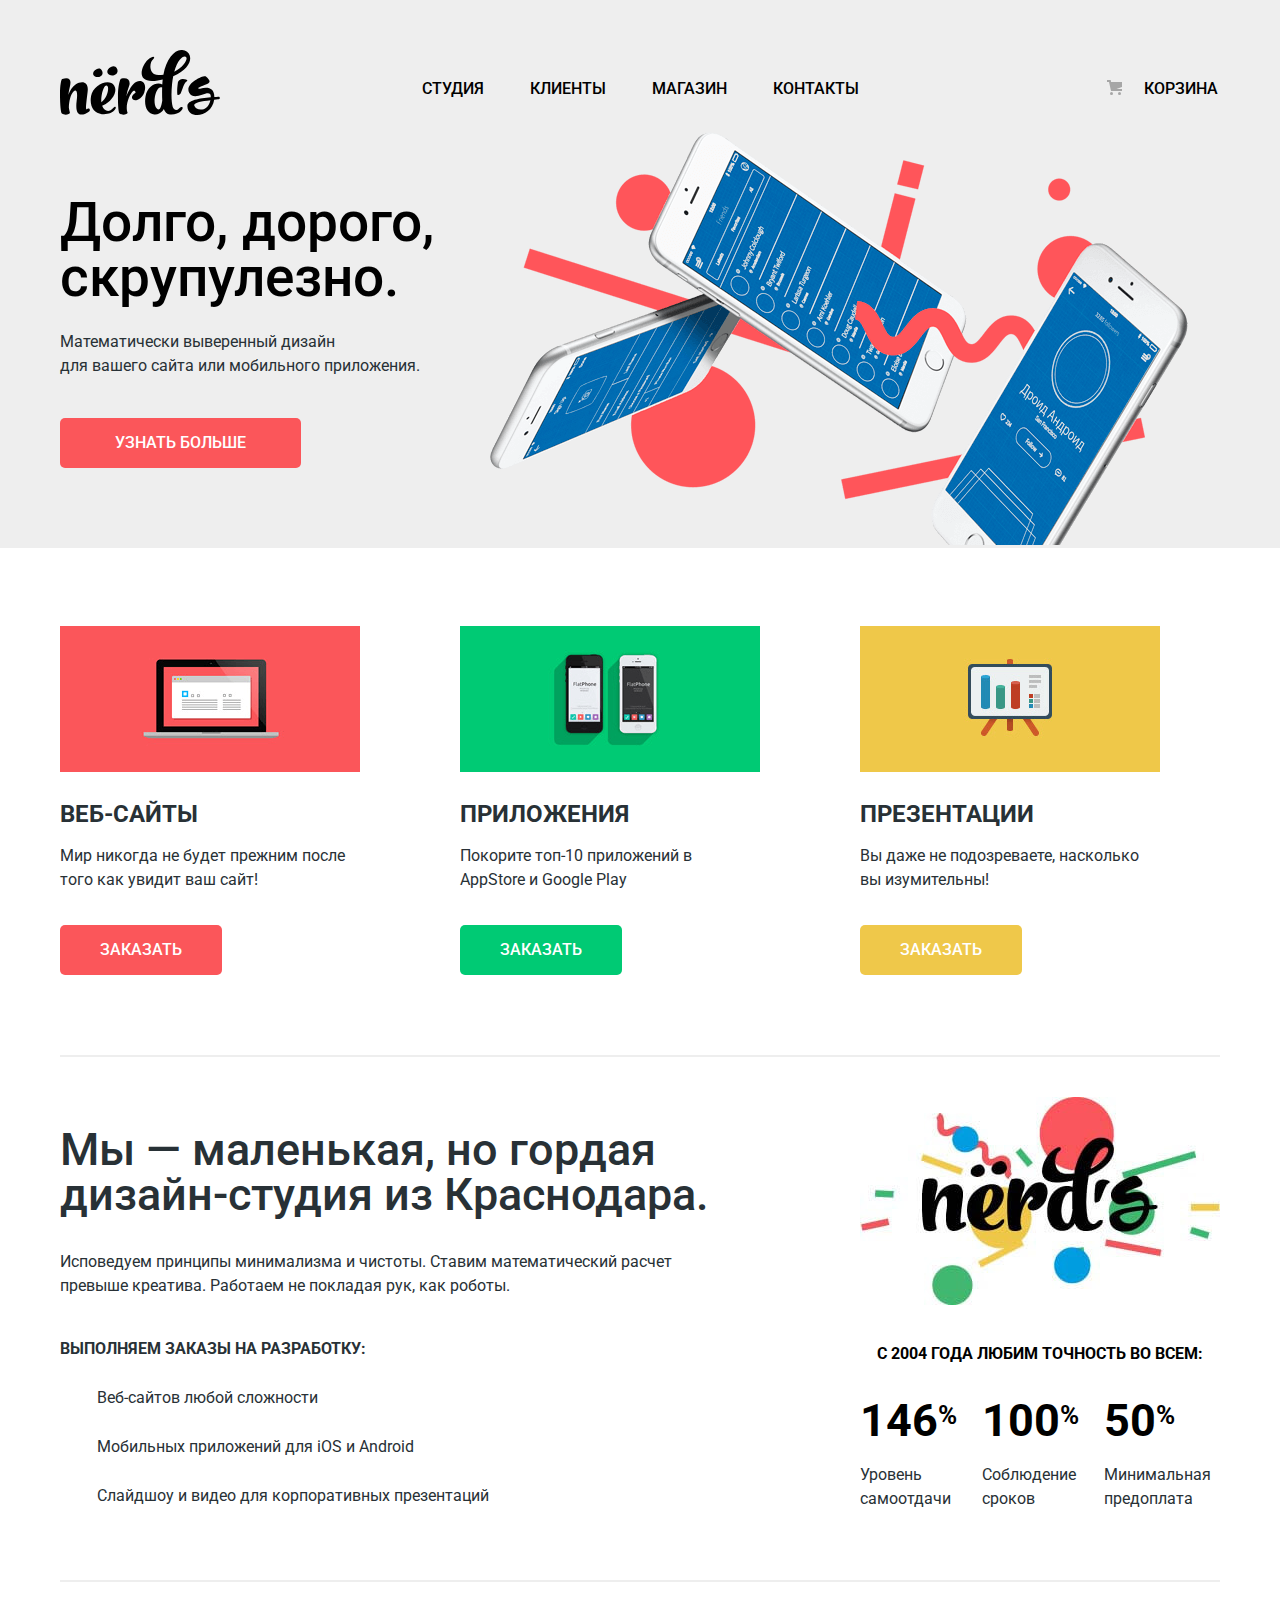
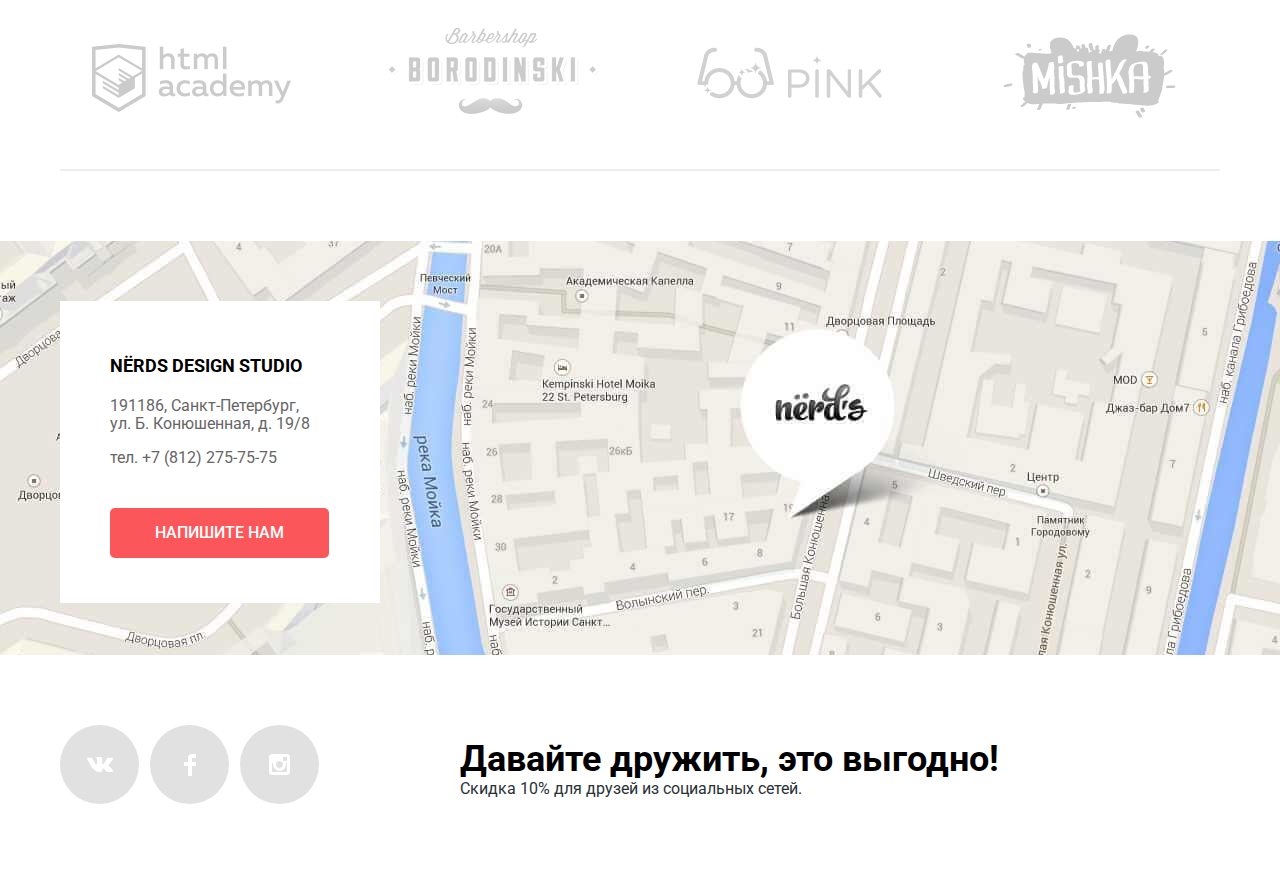
==== commit 64da11e6: "-" ====
--- a/index.html
+++ b/index.html
@@ -156,7 +156,7 @@
         <h3>NЁRDS DESIGN STUDIO</h3>
         <p>191186, Санкт-Петербург,<br> ул. Б. Конюшенная, д. 19/8</p>
         <p>тел. +7 (812) 275-75-75</p>
-        <a class="button" href="#">Напишите нам</a>
+        <a class="button map-btn" href="#">Напишите нам</a>
       </div>
     </div>
   </section>
@@ -164,9 +164,9 @@
   <footer class="main-footer">
     <div class="wrapper">
       <ul class="footer-social">
-        <li> <a class="social-icon vk-icon" href="#">ВКонтакте</a> </li>
-        <li> <a class="social-icon fb-icon" href="#">Фейсбук</a> </li>
-        <li> <a class="social-icon insta-icon" href="#">Инстаграм</a> </li>
+        <li> <a class="social-icon vk-icon" href="#"><span class="visually-hidden">ВКонтакте</span></a> </li>
+        <li> <a class="social-icon fb-icon" href="#"><span class="visually-hidden">Фейсбук</span></a> </li>
+        <li> <a class="social-icon insta-icon" href="#"><span class="visually-hidden">Инстаграм</span></a> </li>
       </ul>
       <p class="footer-promo">
         <b>Давайте дружить, это выгодно!</b>
@@ -199,18 +199,6 @@
     </div>
   </section>
 
-   <input type="radio" id="btn-1" name="toggle" checked>
-                <input type="radio" id="btn-2" name="toggle">
-                <input type="radio" id="btn-3" name="toggle">
-
-                <div class="slider-controls">
-
-                    <label for="btn-1"></label>
-                    <label for="btn-2"></label>
-                    <label for="btn-3"></label>
-
-                </div>
-
-</body>
+  <body>
 
 </html>
--- a/css/style.css
+++ b/css/style.css
@@ -132,7 +132,21 @@
 
   margin-left: auto;
   margin-right: 0;
-  padding-left: 40px;
+  padding-left: 45px;
+}
+
+.menu-item-cart::before { 
+  content: "";
+  
+  position: absolute;
+  width: 18px;
+  height: 18px;
+  top: 8px;
+  left: 10px;
+  
+  background-image: url("../img/cart-icon.svg");
+  background-repeat: no-repeat;
+  background-position: 0 0;
 }
 
 .menu-item a {
@@ -143,7 +157,7 @@
   text-decoration: none;
   text-transform: uppercase;
   vertical-align: bottom;
-  text-align: center;
+  text-align: middle;
   border: 2px solid transparent;
   color: #000000;
 }
@@ -216,12 +230,11 @@
 }
 
 .services-item {
-  width: 300px;
   margin-right: 100px;
 }
 
-.services-item-present {
-  margin-right: 60px;
+.services-item img {
+  min-width: 300px;
 }
 
 .services-item h3 {
@@ -315,13 +328,14 @@
   padding-bottom: 25px;
   text-transform: uppercase;
 }
-.description-block-left .description-services-item {
-  padding-bottom: 23px;
+.description-block-left li {
+  padding-left: 37px;
+  margin-bottom: 25px;
 }
 
 .description-block-right {
   width: 360px;
-  padding-top: 70px;
+  padding-top: 40px;
 }
 
 .description-block-right strong {
@@ -332,12 +346,20 @@
   text-align: center;
   text-transform: uppercase;
   color: #000000;
-  padding-top: 41px;
-  padding-bottom: 49px;
+  padding-top: 30px;
+  padding-bottom: 50px;
 }
 
 .percent-ratio {
   display: flex;
+  margin: 0;
+  padding: 0;
+}
+.percent-ratio li {
+  margin-right: 25px;
+}
+.percent-ratio li:last-child {
+  margin-right: 0;
 }
 
 .percent-ratio b {
@@ -355,15 +377,21 @@
   color: #000000;
 }
 
+.percent-ratio span{
+  display: block;
+  margin-top: 20px;
+}
+
 .links .wrapper {
   width: 1160px;
   margin: 0 auto;
-  margin-bottom: 80px;
+  margin-bottom: 70px;
 }
 
 .links-list {
   display: flex;
-  justify-content: space-around;
+  justify-content: space-between;
+  border-bottom: 2px solid #eeeeee;
 }
 
 .links-list img {
@@ -379,6 +407,7 @@
 }
 
 .map {
+  margin-bottom: 70px;
   background-image: url("../img/map-group.jpg");
   background-repeat: no-repeat;
   background-position: center;
@@ -387,23 +416,23 @@
 .map .wrapper {
   width: 1160px;
   margin: 0 auto;
-  border-top: 1px solid transparent;
-  border-bottom: 1px solid transparent;
+  border-top: 2px solid transparent;
+  border-bottom: 2px solid transparent;
 }
 
 .map-contacts {
   width: 320px;
-  margin-top: 54px;
-  margin-bottom: 54px;
+  margin-top: 58px;
   padding-left: 50px;
-  padding-top: 54px;
-  padding-bottom: 47px;
+  padding-top: 50px;
+  margin-bottom: 50px;
   background-color: #ffffff;
 }
 
 .map-contacts h3 {
   margin: 0;
   padding: 0;
+  margin-bottom: 10px;
   font-size: 18px;
   font-weight: 700;
   line-height: 30px;
@@ -417,18 +446,81 @@
   line-height: 18px;
 }
 
+.map-btn {
+  margin-top: 25px;
+  margin-bottom: 45px;
+  padding: 16px 45px;
+}
+
+
 .main-footer .wrapper {
   width: 1160px;
   margin: 0 auto;
-  display: flex;
-  align-items: center;
-  justify-content: space-around;
+  margin-bottom: 70px;
+  display: flex;
+  justify-content: flex-start;
 }
 
 .footer-social {
   display: flex;
+  margin: 0;
+  padding: 0;
+  margin-right: 140px;
   width: 260px;
   justify-content: space-between;
+}
+
+.footer-social a {
+  position: relative;
+  display: block;
+  width: 80px;
+}
+
+.vk-icon::before {
+  content: "";
+  
+  position: absolute;
+  
+  width: 79px;
+  height: 79px;
+  border-radius: 50%;
+  
+  background-image: url("../img/vk-icon.svg");
+  background-repeat: no-repeat;
+  background-position: center;
+  background-color: #e1e1e1;
+}
+
+.fb-icon::before {
+  content: "";
+  
+  position: absolute;
+  width: 79px;
+  height: 79px;
+  border-radius: 50%;
+  
+  background-image: url("../img/fb-icon.svg");
+  background-repeat: no-repeat;
+  background-position: center;
+  background-color: #e1e1e1;  
+}
+
+.insta-icon::before {
+  content: "";
+  
+  position: absolute;
+  width: 79px;
+  height: 79px;
+  border-radius: 50%;
+  
+  background-image: url("../img/insta-icon.svg");
+  background-repeat: no-repeat;
+  background-position: center;
+  background-color: #e1e1e1;  
+}
+
+.social-icon:hover vk-icon::before {
+  background-color: #e74246;
 }
 
 .footer-promo b {
@@ -439,7 +531,7 @@
   color: #000000;
 }
 
-footer-promo span {
+.footer-promo span {
   display: block;
 }
 
@@ -823,7 +915,7 @@
 
 .pagination-button a {
   display: inline-block;
-  padding: 13px 80px;
+  padding: 13px 78px;
   font-weight: 500;
   font-size: 16px;
   text-align: center;
@@ -834,7 +926,10 @@
 }
 
 .modal {
+  display: none;
+  
   position: relative;
+  z-index: 1;
   width: 960px;
   margin: 0 auto;
   background-color: #ffffff;
@@ -866,22 +961,16 @@
 
 .modal input {
   width: 360px;
-  margin-right: 40px;
   padding-left: 15px;
   margin-bottom: 30px;
   padding-top: 13px;
   padding-bottom: 15px;
 }
 
-.modal input[type="email"] {
-  margin-right: 0;
-}
-
 .modal p {
   margin: 0;
   padding: 0;
 }
-
 
 .modal input,
 .modal textarea {
@@ -915,13 +1004,11 @@
   width: 760px;
   padding-top: 14px;
   padding-bottom: 60px;
-  margin-bottom: 50px;
+  margin-bottom: 45px;
 }
 
 .modal .modal-btn {
-  display: inline-block;
-  padding-left: 85px;
-  padding-right: 85px;
-}
-
-
+  padding: 15px 84px;
+}
+
+
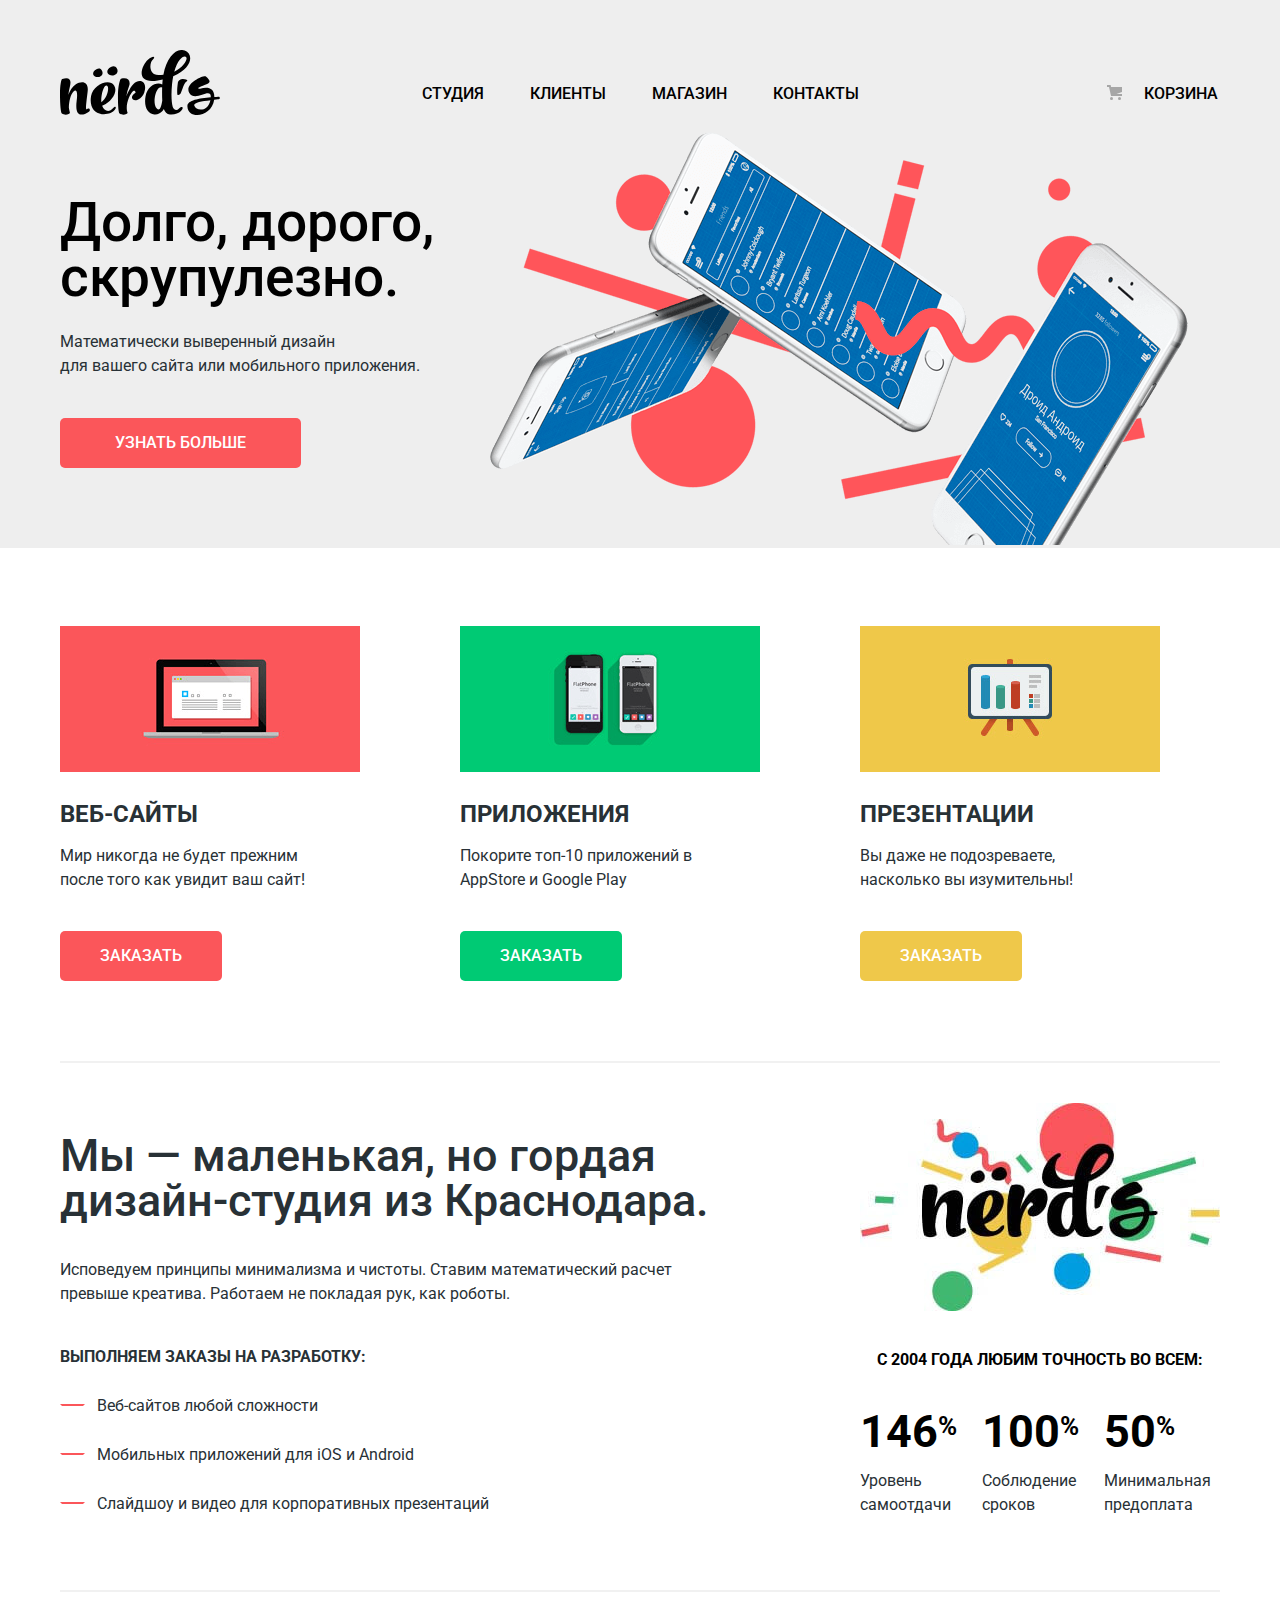
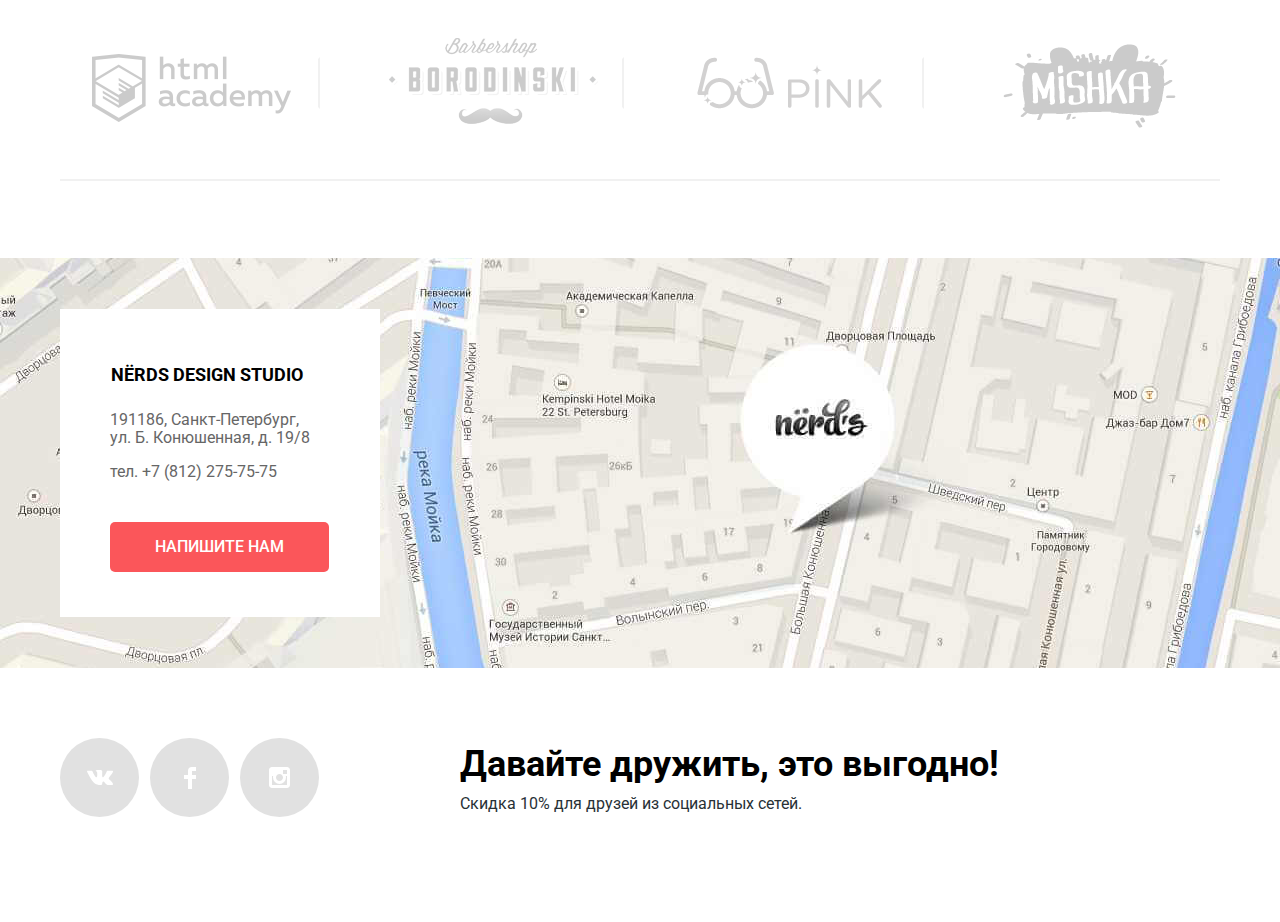
==== commit 73c4f1e5: "Completing" ====
--- a/index.html
+++ b/index.html
@@ -6,7 +6,7 @@
   <title>Дизайн-студия NERD'S</title>
   <link href="https://fonts.googleapis.com/css?family=Roboto:400,500,700&amp;subset=cyrillic" rel="stylesheet">
   <link href="css/normalize.css" rel="stylesheet">
-  <link href="css/style.css" rel="stylesheet">
+  <link href="css/style-min.css" rel="stylesheet">
 </head>
 
 <body>
@@ -32,7 +32,7 @@
       <li class="slide-1">
         <div class="slider-info">
           <h1 class="visually-hidden">Дизайн студия NERD'S</h1>
-          <b>Долго, дорого,<br> скрупулезно.</b>
+          <b>Долго, дорого, скрупулезно.</b>
           <p>Математически выверенный дизайн<br> для вашего сайта или мобильного приложения.</p>
           <a class="button header-info-btn" href="#">УЗНАТЬ БОЛЬШЕ</a>
         </div>
@@ -42,11 +42,11 @@
   <li class="slide-2 visually-hidden">
       <div class="slider-info">
         <h1 class="visually-hidden">Дизайн студия NERD'S</h1>
-        <b>Любим математику<br> как никто другой</b>
-        <p>Никакого креатива, только математические формулы<br> для расчета идеальных пропорций.</p>
+        <b>Любим математику как никто другой</b>
+        <p>Никакого креатива, только математические формулы для расчета идеальных пропорций.</p>
         <a class="button header-info-btn" href="#">УЗНАТЬ БОЛЬШЕ</a>
       </div>
-       </li>
+  </li>
 
 
   <li class="slide-3 visually-hidden">
@@ -58,9 +58,8 @@
       </div>
        </li>
     </ul>
-
    </div>
-
+   </div>
   </header>
 
   <section class="services">
@@ -126,7 +125,7 @@
       <h2 class="visually-hidden">Ссылки на наших партнеров</h2>
       <ul class="links-list">
         <li>
-          <a href="#">
+          <a href="https://htmlacademy.ru/intensive/htmlcss">
             <img src="img/logo-1.png" width="260" height="180" alt="Картинка логотипа HTML Academy">
           </a>
         </li>
@@ -154,7 +153,7 @@
       <h2 class="visually-hidden">Наши контакты и адрес на карте</h2>
       <div class="map-contacts">
         <h3>NЁRDS DESIGN STUDIO</h3>
-        <p>191186, Санкт-Петербург,<br> ул. Б. Конюшенная, д. 19/8</p>
+        <p>191186, Санкт-Петербург, ул. Б. Конюшенная, д. 19/8</p>
         <p>тел. +7 (812) 275-75-75</p>
         <a class="button map-btn" href="#">Напишите нам</a>
       </div>
@@ -195,10 +194,10 @@
         </p>
         <button class="button" type="submit">ОТПРАВИТЬ</button>
       </form>
-      <span class="modal-close">x</span>
-    </div>
-  </section>
-
-  <body>
+      <span class="modal-close"><span class="visually-hidden">закрыть модальное окно</span></span>
+    </div>
+  </section>
+
+  </body>
 
 </html>
--- a/css/style-min.css
+++ b/css/style-min.css
@@ -0,0 +1,175 @@
+body{margin:0;padding:0;font-family:"Roboto",Arial,sans-serif;font-size:16px;line-height:24px;font-weight:400;color:#283136;background-color:#fff}
+a{text-decoration:none}
+img{width:100%;height:auto}
+html{-webkit-box-sizing:border-box;box-sizing:border-box}
+*,*::before,*::after{-webkit-box-sizing:inherit;box-sizing:inherit}
+.visually-hidden:not(:focus):not(:active),input[type="checkbox"].visually-hidden,input[type="radio"].visually-hidden{position:absolute;width:1px;height:1px;margin:-1px;border:0;padding:0;white-space:nowrap;-webkit-clip-path:inset(100%);clip-path:inset(100%);clip:rect(0 0 0 0);overflow:hidden}
+.button{font:inherit;display:inline-block;padding:16px 40px;font-weight:500;line-height:18px;text-align:center;vertical-align:middle;text-transform:uppercase;color:#fff;border:none;border-radius:5px;background-color:#fb565a}
+.main-nav-menu,.sliders,.slider-switches,.descripion-services,.percent-ratio,.links-list,.footer-social{margin:0;padding:0;list-style:none}
+.main-header-logo img{width:160px;height:65px}
+.main-header-logo:hover{opacity:.8}
+.main-header-logo:focus,.main-header-logo:active{opacity:.3}
+.main-nav-menu a:hover{color:rgb(251,86,90)}
+.main-nav-menu a:focus,.main-nav-menu a:active{color:rgba(0,0,0,.3)}
+.main-header{background-color:#eee;margin-bottom:78px}
+.main-header .wrapper{width:1160px;margin:0 auto}
+.main-nav{display:-webkit-box;display:-ms-flexbox;display:flex;-webkit-box-align:center;-ms-flex-align:center;align-items:center;padding-top:50px}
+.main-header-logo{margin-right:200px}
+.main-nav-menu{display:-webkit-box;display:-ms-flexbox;display:flex;-ms-flex-wrap:wrap;flex-wrap:wrap;-webkit-box-align:center;-ms-flex-align:center;align-items:center;width:800px;margin-top:20px}
+.main-nav-menu li{margin-right:42px}
+.main-nav-menu .menu-item-cart{position:relative;margin-left:auto;margin-right:0;padding-left:45px}
+.menu-item-cart::before{content:"";position:absolute;width:18px;height:18px;top:8px;left:10px;background-image:url("../img/cart-icon.svg");background-repeat:no-repeat;background-position:0 0}
+.menu-item a{display:block;padding-bottom:5px;font-weight:500;line-height:30px;text-decoration:none;text-transform:uppercase;vertical-align:bottom;text-align:center;border:2px solid transparent;color:#000}
+.menu-item-active a{border-bottom-color:#fb565a}
+.slider-info{max-width:600px}
+.slider-info b{display:block;padding-top:73px;padding-bottom:25px;font-size:55px;font-weight:500;line-height:55px;color:#000}
+.slide-1{background-image:url(../img/slide1.png);background-repeat:no-repeat;background-position:430px 10px;padding-bottom:80px}
+.slide-2{background-image:url(../img/slide2.png);background-repeat:no-repeat;background-position:right 0;padding-bottom:80px}
+.slide-3{background-image:url(../img/slide3.png);background-repeat:no-repeat;background-position:right 10px;padding-bottom:80px}
+.header-info-btn{padding-left:55px;padding-right:55px}
+.header-info-btn:hover{background-color:#e74246}
+.header-info-btn:focus,.header-info-btn:active{opacity:.3;-webkit-box-shadow:inset 0 3px 0 rgba(0,1,1,.1);box-shadow:inset 0 3px 0 rgba(0,1,1,.1);background-color:#d7373b}
+.slider-info p{max-width:420px;margin:0;padding:0;padding-bottom:40px}
+.services .wrapper{width:1160px;margin:0 auto;display:-webkit-box;display:-ms-flexbox;display:flex;padding-bottom:80px}
+.services-item{margin-right:100px}
+.services-item img{min-width:300px}
+.services-item h3{margin:0;padding:0;padding-top:20px;padding-bottom:15px;font-size:24px;font-weight:700;line-height:30px;text-transform:uppercase}
+.services-item p{width:245px;margin:0;padding:0;padding-bottom:39px}
+a.red{background-color:#fb565a}
+a.red:hover{background-color:#e74246}
+a.red:focus{-webkit-box-shadow:inset 0 3px 0 rgba(0,1,1,.1);box-shadow:inset 0 3px 0 rgba(0,1,1,.1);background-color:#d7373b}
+a.green{background-color:#00ca74}
+a.green:hover{background-color:#00bc6c}
+a .green:focus{-webkit-box-shadow:inset 0 3px 0 rgba(0,1,1,.1);box-shadow:inset 0 3px 0 rgba(0,1,1,.1);background-color:#00aa62}
+a.yellow{background-color:#efc84a}
+a.yellow:hover{background-color:#eab534}
+a .yellow:focus{-webkit-box-shadow:inset 0 3px 0 rgba(0,1,1,.1);box-shadow:inset 0 3px 0 rgba(0,1,1,.1);background-color:#e5a722}
+.description .wrapper{width:1160px;margin-bottom:72px;padding-bottom:49px;margin:0 auto;display:-webkit-box;display:-ms-flexbox;display:flex;-webkit-box-pack:justify;-ms-flex-pack:justify;justify-content:space-between;border:2px solid #f1f1f1;border-left:transparent;border-right:transparent}
+.description-block-left{width:680px;padding-top:70px}
+.description-block-left b{display:block;font-size:45px;font-weight:500;line-height:45px;padding-bottom:35px}
+.description-block-left p{margin:0;padding:0;padding-bottom:39px}
+.description-block-left strong{display:block;padding-bottom:25px;text-transform:uppercase}
+.description-block-left li{position:relative;padding-left:37px;margin-bottom:25px}
+.description-block-left li:first-child::before{content:"";position:absolute;top:10px;left:0;width:25px;height:25px;border:2px solid transparent;border-top-color:#fb565a}
+.description-block-left li:nth-child(2)::before{content:"";position:absolute;top:10px;left:0;width:25px;height:25px;border:2px solid transparent;border-top-color:#fb565a}
+.description-block-left li:nth-child(3)::before{content:"";position:absolute;top:10px;left:0;width:25px;height:25px;border:2px solid transparent;border-top-color:#fb565a}
+.description-block-right{width:360px;padding-top:40px}
+.description-block-right strong{display:block;font-size:16px;font-weight:700;line-height:24px;text-align:center;text-transform:uppercase;color:#000;padding-top:30px;padding-bottom:55px}
+.percent-ratio{display:-webkit-box;display:-ms-flexbox;display:flex;margin:0;padding:0}
+.percent-ratio li{margin-right:25px}
+.percent-ratio li:last-child{margin-right:0}
+.percent-ratio b{font-size:45px;font-weight:700;line-height:10.06px;color:#000}
+.percent-ratio sup{vertical-align:top;font-size:26px;line-height:24px;font-weight:700;color:#000}
+.percent-ratio span{display:block;margin-top:15px}
+.links .wrapper{width:1160px;margin:0 auto;margin-bottom:77px}
+.links-list{display:-webkit-box;display:-ms-flexbox;display:flex;-webkit-box-pack:justify;-ms-flex-pack:justify;justify-content:space-between;border-bottom:2px solid #f1f1f1}
+.links-list li{position:relative}
+.links-list li:first-child::before{content:"";position:absolute;top:65px;right:-0;width:52px;height:52px;border:2px solid transparent;border-right-color:#f1f1f1}
+.links-list li:nth-child(2)::before{content:"";position:absolute;top:65px;right:-4px;width:52px;height:52px;border:2px solid transparent;border-right-color:#f1f1f1}
+.links-list li:nth-child(3)::before{content:"";position:absolute;top:65px;right:-4px;width:52px;height:52px;border:2px solid transparent;border-right-color:#f1f1f1}
+.links-list img{opacity:.2}
+.links-list img:hover{opacity:1}
+.links-list img:active{opacity:.1}
+.map{background-image:url("../img/map-group.jpg");background-repeat:no-repeat;background-position:center}
+.map .wrapper{width:1160px;margin:0 auto;border-top:1px solid transparent;border-bottom:1px solid transparent}
+.map-contacts{width:320px;margin-top:50px;padding-left:50px;margin-bottom:50px;background-color:#fff}
+.map-contacts h3{margin:0;padding:0;margin-top:50px;margin-bottom:20px;padding-top:50px;font-size:18px;font-weight:700;line-height:30px;color:#000;text-align:left;border:1px solid transparent;text-transform:uppercase}
+.map-contacts p{width:210px;color:#666;line-height:18px}
+.map-btn{margin-top:25px;margin-bottom:45px;padding:16px 45px}
+.main-footer{margin-bottom:90px}
+.main-footer .wrapper{width:1160px;margin:0 auto;display:-webkit-box;display:-ms-flexbox;display:flex;-webkit-box-pack:start;-ms-flex-pack:start;justify-content:flex-start}
+.footer-social{display:-webkit-box;display:-ms-flexbox;display:flex;margin:0;padding:0;margin-top:70px;margin-right:140px;width:260px;-webkit-box-pack:justify;-ms-flex-pack:justify;justify-content:space-between}
+.footer-social a{position:relative;display:block;width:80px}
+.vk-icon::before{content:"";position:absolute;width:79px;height:79px;border-radius:50%;background-image:url("../img/vk-icon.svg");background-repeat:no-repeat;background-position:center;background-color:#e1e1e1}
+.fb-icon::before{content:"";position:absolute;width:79px;height:79px;border-radius:50%;background-image:url("../img/fb-icon.svg");background-repeat:no-repeat;background-position:center;background-color:#e1e1e1}
+.insta-icon::before{content:"";position:absolute;width:79px;height:79px;border-radius:50%;background-image:url("../img/insta-icon.svg");background-repeat:no-repeat;background-position:center;background-color:#e1e1e1}
+.footer-social a:hover::before{background-color:#e74246}
+.footer-social a:focus::before,.footer-social a:active::before{-webkit-box-shadow:inset 0 3px 0 rgba(0,1,1,.1);box-shadow:inset 0 3px 0 rgba(0,1,1,.1);background-color:#d7373b}
+.footer-promo b{display:block;-webkit-box-sizing:content-box;box-sizing:content-box;padding-top:62px;padding-bottom:10px;font-size:36px;font-weight:700;line-height:36px;color:#000}
+.footer-promo span{display:block}
+.catalog-page .main-header{margin-bottom:58px}
+.main-header h1{margin:0;padding:0;font-size:55px;font-weight:500;line-height:55px;color:#000;text-align:center;padding-top:73px;padding-bottom:110px}
+.catalog-page .main-header{margin-bottom:55px}
+.main-catalog .wrapper{width:1160px;margin:0 auto;display:-webkit-box;display:-ms-flexbox;display:flex;-webkit-box-pack:justify;-ms-flex-pack:justify;justify-content:space-between;margin-bottom:60px}
+.filters{width:260px}
+.filter fieldset{margin:0;padding:0;border:none}
+.filter legend{margin-bottom:15px;font-size:18px;font-weight:700;line-height:30px;text-transform:uppercase;color:#000}
+.filter-item legend{margin-bottom:40px}
+.range-controls{position:relative;height:82px;margin-bottom:15px;padding-top:43px;padding-right:20px;padding-left:20px;background-color:#f1f1f1;border-radius:5px}
+.range-controls .scale{height:2px;background:#d7dcde}
+.range-controls .bar{width:70%;height:2px;background:#00ca74}
+.range-controls .toggle{position:absolute;top:35px;left:0;width:20px;height:20px;padding:0;border:8px solid #fff;background-color:#ababab;-webkit-box-shadow:0 2px 1px 0 #cfcfcf;box-shadow:0 2px 1px 0 #cfcfcf;border-radius:50%;cursor:pointer}
+.range-controls .toggle-min{left:20px}
+.range-controls .toggle-max{left:160px}
+.price-controls{font-size:0;margin-bottom:60px}
+.price-controls label{display:inline-block;width:50%;font-size:16px;text-transform:uppercase}
+.price-controls input{width:80px;padding:6px 10px;margin-left:10px;font:inherit;text-align:center;border:none;border-radius:5px;background:#f1f1f1}
+.max-price{text-align:right}
+.filters ul{margin:0;padding:0;list-style:none;line-height:20px;color:#283136}
+.filter-option{margin-bottom:20px;padding-left:35px}
+.grid-group .filter-option:last-child{margin-bottom:44px}
+.filter-option label{position:relative;display:block;color:#283136;cursor:pointer;-webkit-user-select:none;-moz-user-select:none;-ms-user-select:none;user-select:none}
+.filter-input-radio + label::before{content:"";position:absolute;top:-3px;left:-34px;width:27px;height:27px;background-image:url("../img/radio-off.svg");background-repeat:no-repeat;background-position:center;opacity:.4}
+.filter-input-radio:hover + label::before,.filter-input-radio:checked:hover + label::after,.filter-input-checkbox:hover + label::before,.filter-input-checkbox:checked:hover + label::after{opacity:1}
+.filter-input-radio:checked + label::after{content:"";position:absolute;top:-3px;left:-34px;width:27px;height:27px;background-image:url("../img/radio-on.svg");background-repeat:no-repeat;background-position:center;opacity:.4}
+.filter-input-checkbox + label::before{content:"";position:absolute;top:0;left:-34px;width:23px;height:23px;background-image:url("../img/checkbox-off.svg");background-repeat:no-repeat;background-position:center;opacity:.4}
+.filter-input-checkbox:checked + label::after{content:"";position:absolute;top:0;left:-32px;width:23px;height:23px;background-image:url("../img/checkbox-on.svg");background-repeat:no-repeat;background-position:center;opacity:.4}
+.filter-input-checkbox:hover + label{color:#000}
+.filter-input:disabled + label{opacity:.3}
+.filter-button{display:inline-block;margin-top:28px;padding:16px 90px;font-weight:500;text-align:center;vertical-align:middle;border-radius:5px;text-transform:uppercase;color:#000;background-color:#eee}
+.filter-button:hover{background-color:#dfdfdf}
+.filter-button:focus,.filter-button:active{-webkit-box-shadow:inset 0 3px 0 rgba(0,1,1,.1);box-shadow:inset 0 3px 0 rgba(0,1,1,.1);background-color:#d5d5d5}
+.catalog{display:-webkit-box;display:-ms-flexbox;display:flex;-webkit-box-orient:vertical;-webkit-box-direction:normal;-ms-flex-direction:column;flex-direction:column;width:760px}
+.catalog-filter{display:-webkit-box;display:-ms-flexbox;display:flex;width:760px;margin-bottom:55px}
+.catalog-filter-menu{display:-webkit-box;display:-ms-flexbox;display:flex;margin:0;padding:0;list-style:none}
+.catalog-filter-menu li{margin-right:25px}
+.catalog-filter b{margin-right:265px;font-size:18px;font-weight:700;line-height:18px;text-transform:uppercase}
+.catalog-filter-menu .filter-menu-active{font-size:14px;font-weight:400;line-height:18px;color:#000;text-transform:uppercase}
+.catalog-filter .filter-menu a{display:block;opacity:.3;color:#000;font-size:14px;font-weight:400;line-height:18px;text-transform:uppercase}
+.filter-menu a:hover{opacity:.6}
+.filter-menu a:focus{opacity:1}
+.filter-triangles{margin:0;padding:0;margin-right:0;margin-left:auto;list-style:none;display:-webkit-box;display:-ms-flexbox;display:flex}
+.filter-triangles a{position:relative;display:block;width:30px}
+.filter-triangle-down::before{content:"";position:absolute;width:15px;height:15px;top:0;left:20px;background-image:url("../img/icon-down-dir.svg");background-repeat:no-repeat;background-position:center;color:#000;opacity:.2}
+.filter-triangle-up::before{content:"";position:absolute;width:15px;height:15px;top:0;left:20px;background-image:url("../img/icon-up-dir.svg");background-repeat:no-repeat;background-position:center;color:#000;opacity:.2}
+.filter-triangle:hover .filter-triangle-down::before,.filter-triangle:hover .filter-triangle-up::before{opacity:.6}
+.filter-triangle:active .filter-triangle-down::before{opacity:1}
+.filter-triangle:active .filter-triangle-up::before{opacity:1}
+.filter-tiangle-active.filter-triangle-down::before{opacity:1}
+.catalog-product{display:-webkit-box;display:-ms-flexbox;display:flex;-ms-flex-wrap:wrap;flex-wrap:wrap;-webkit-box-pack:justify;-ms-flex-pack:justify;justify-content:space-between;margin-bottom:25px}
+.catalog-product article{width:360px;margin-bottom:30px}
+.product-item .top{opacity:.12;margin-bottom:-9px}
+.product-description{width:360px;text-align:center;background-color:#eee}
+.product-description h3{margin:0;margin-top:25px;margin-bottom:12px;padding:0;font-size:18px;font-weight:700;line-height:30px;text-transform:uppercase;color:#000}
+.product-description p{margin:0;padding:0;width:225px;margin-left:70px;margin-bottom:25px;color:#666}
+.product-description .product-description-btn{margin-bottom:38px;padding:15px 60px;cursor:pointer}
+.product-description-btn:hover{background-color:#e74246}
+.product-description-btn:active{-webkit-box-shadow:inset 0 3px 0 rgba(0,1,1,.1);box-shadow:inset 0 3px 0 rgba(0,1,1,.1);background-color:#d7373b}
+.item-sedona,.item-pink,.item-barbershop,.item-mishka,.item-aplus,.item-kvast{position:relative}
+.description-sedona,.description-pink,.description-barbershop,.description-mishka,.description-aplus,.description-kvast{position:absolute;top:385px;display:none}
+.item-sedona:hover .description-sedona,.item-pink:hover .description-pink,.item-barbershop:hover .description-barbershop,.item-mishka:hover .description-mishka,.item-aplus:hover .description-aplus,.item-kvast:hover .description-kvast{display:block}
+.item-sedona:hover .top,.item-pink:hover .top,.item-barbershop:hover .top,.item-mishka:hover .top,.item-aplus:hover .top,.item-kvast:hover .top{opacity:1}
+.pagination-list{margin:0;padding:0;list-style:none;display:-webkit-box;display:-ms-flexbox;display:flex;width:443px}
+.pagination-list li{margin-right:11px}
+.pagination-list li:last-child{margin-right:0}
+.pagination-item a{display:inline-block;padding:13px 21px;text-align:center;vertical-align:middle;border-radius:5px;color:#000;font-weight:500;background-color:#eee}
+.pagination-item-active a{display:inline-block;padding:10px 19px;border:3px solid #dbdbdb;border-radius:5px;background-color:#fff}
+.pagination-list .pagination-item-active a:hover,.pagination-list .pagination-item-active a:focus,.pagination-list .pagination-item-active a:active{border:3px solid #dbdbdb;background-color:#fff}
+.pagination-item a:hover{background-color:#dfdfdf}
+.pagination-item a:focus,.pagination-item a:active{-webkit-box-shadow:inset 0 3px 0 rgba(0,1,1,.1);box-shadow:inset 0 3px 0 rgba(0,1,1,.1);background-color:#d5d5d5}
+.pagination-button a{display:inline-block;padding:13px 78px;font-weight:500;font-size:16px;text-align:center;vertical-align:middle;border-radius:5px;text-transform:uppercase;background-color:#eee}
+.modal{display:none;position:relative;z-index:2;width:960px;margin:0 auto;background-color:#fff;border:1px solid transparent;-webkit-box-shadow:0 20px 40px rgba(0,1,1,.75);box-shadow:0 20px 40px rgba(0,1,1,.75)}
+.modal .wrapper{width:760px;margin:0 auto}
+.modal h2{margin:0;padding:0;padding-top:70px;margin-bottom:40px;font-size:45px;font-weight:500;line-height:45px;color:#000}
+.modal-form{display:-webkit-box;display:-ms-flexbox;display:flex;-ms-flex-wrap:wrap;flex-wrap:wrap;-webkit-box-pack:justify;-ms-flex-pack:justify;justify-content:space-between;width:760px}
+.modal input{width:360px;padding-left:15px;margin-bottom:30px;padding-top:13px;padding-bottom:15px}
+.modal p{margin:0;padding:0}
+.modal input,.modal textarea{font:inherit;-webkit-box-sizing:border-box;box-sizing:border-box;opacity:.5;color:#444;background-color:#fff;border:2px solid #d7dcde;border-radius:5px}
+.modal input:hover{border:2px solid #b4b9bb}
+.modal input:focus{opacity:1;color:#444;border:2px solid #000}
+.modal label{display:block;margin-bottom:12px;font-weight:700}
+.modal textarea{width:760px;padding-top:14px;padding-bottom:60px;margin-bottom:40px}
+button[type="submit"]{display:inline-block;padding:15px 84px;margin-bottom:80px}
+.modal-close{position:absolute;display:block;top:75px;right:88px;width:21px;height:21px;background-image:url("../img/close-cross.svg");background-repeat:no-repeat;background-position:center;opacity:.3;cursor:pointer}
+.modal-close:hover{opacity:1}
+.modal-close:focus,.modal-close:active{opacity:.1}
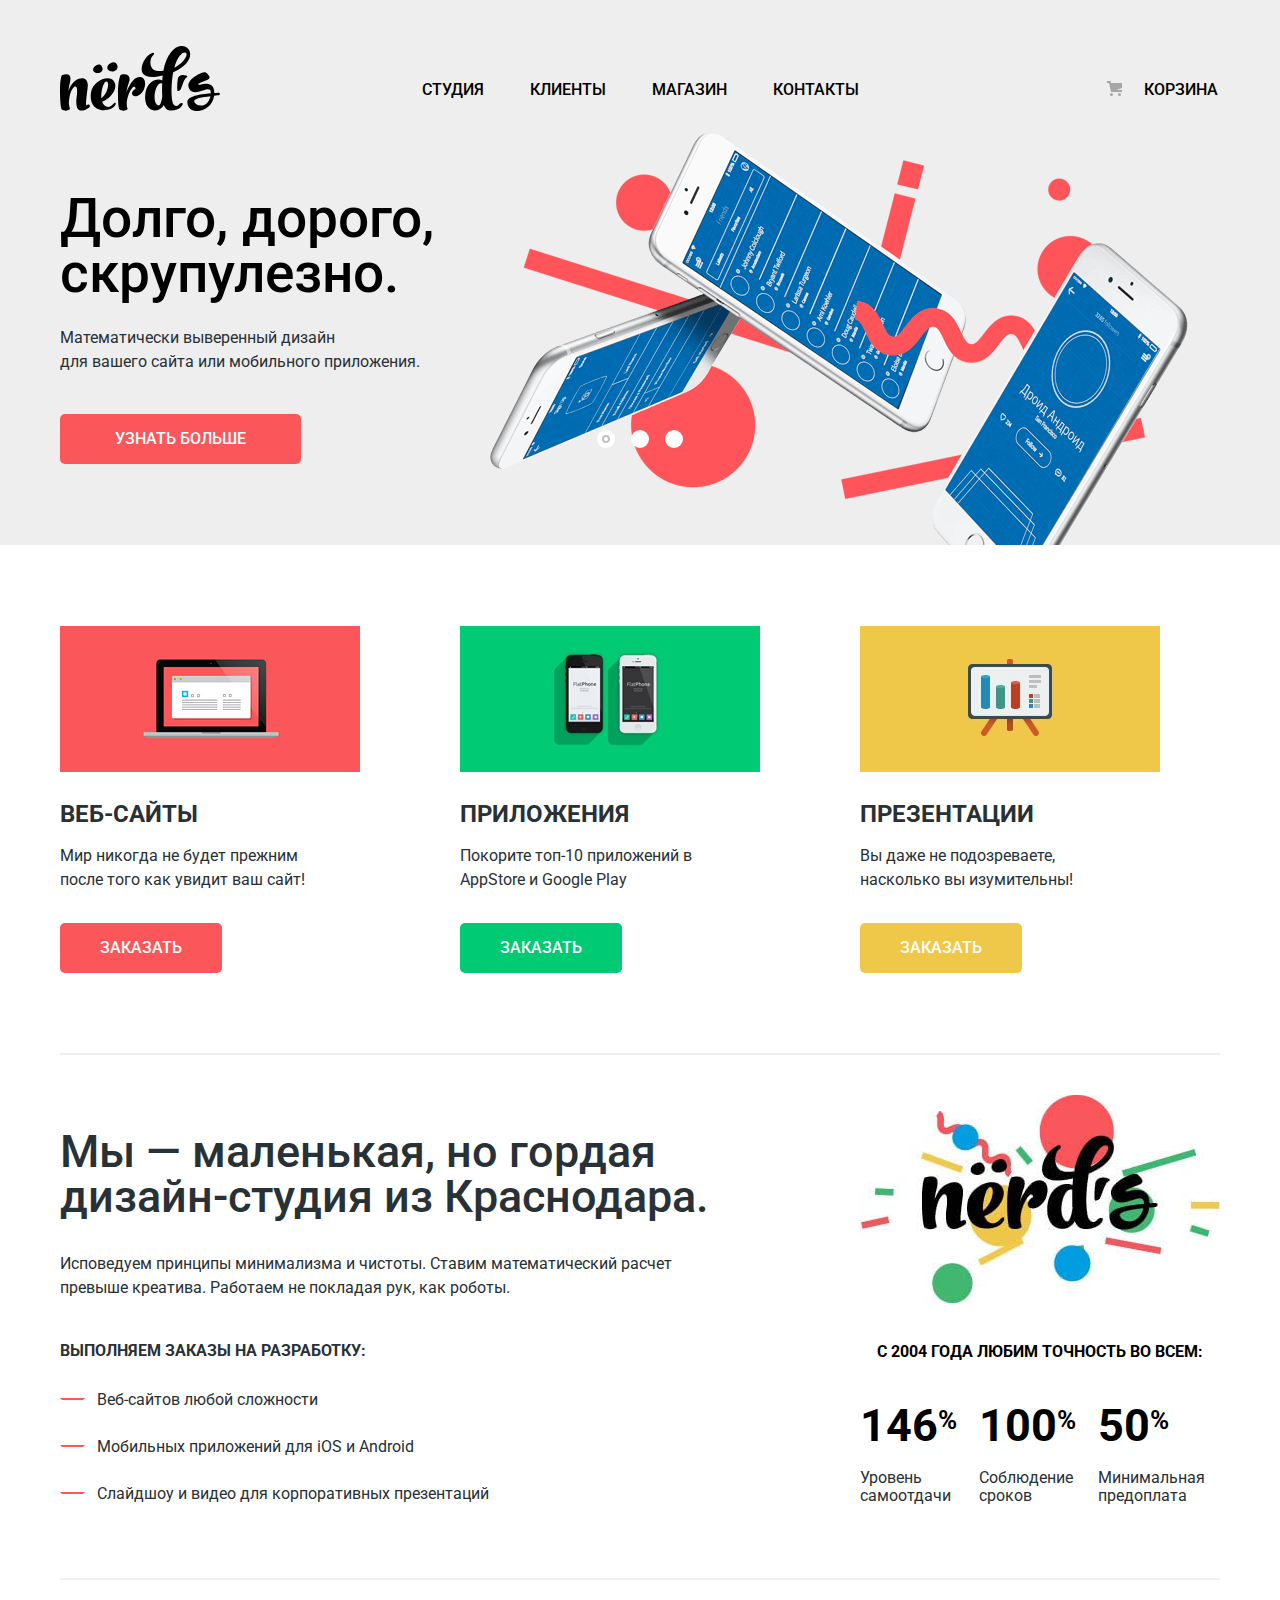
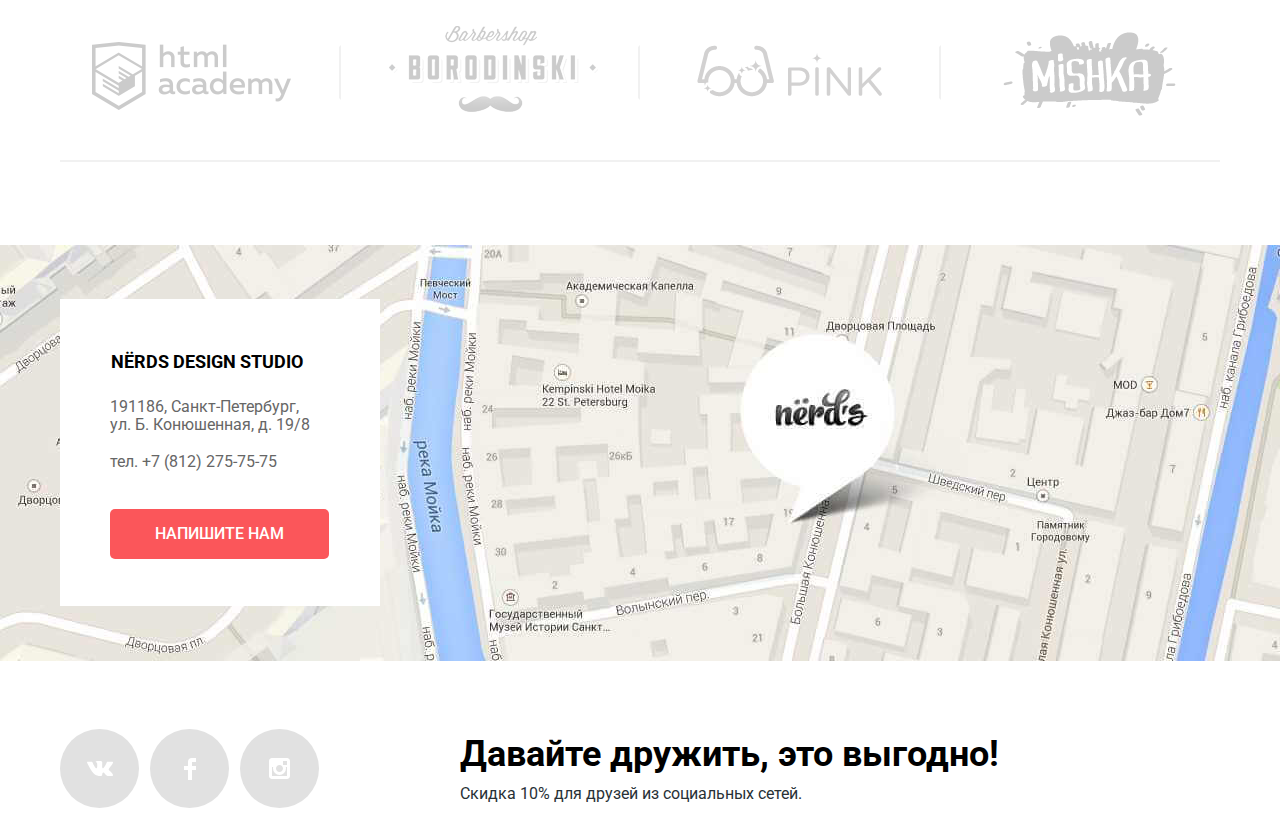
==== commit 1d97de23: "-" ====
--- a/index.html
+++ b/index.html
@@ -10,82 +10,80 @@
 </head>
 
 <body>
- <header class="main-header">
-  <div class="wrapper">
-    <nav class="main-nav">
-
-      <a class="main-header-logo" href="#">
-        <img src="img/nerds-logo.svg" width="160" height="65" alt="Логотип нердс">
-      </a>
-      <ul class="main-nav-menu">
-        <li class="menu-item"><a href="index.html">Студия</a></li>
-        <li class="menu-item"><a href="clients.html">Клиенты</a></li>
-        <li class="menu-item"><a href="catalog.html">Магазин</a></li>
-        <li class="menu-item"><a href="contacts.html">Контакты</a></li>
-        <li class="menu-item menu-item-cart"><a href="cart.html">Корзина</a></li>
-      </ul>
-
-    </nav>
-
-    <div class="header-slider">
-     <ul class="sliders">
-      <li class="slide-1">
-        <div class="slider-info">
-          <h1 class="visually-hidden">Дизайн студия NERD'S</h1>
-          <b>Долго, дорого, скрупулезно.</b>
-          <p>Математически выверенный дизайн<br> для вашего сайта или мобильного приложения.</p>
-          <a class="button header-info-btn" href="#">УЗНАТЬ БОЛЬШЕ</a>
+  <header class="main-header">
+    <div class="wrapper">
+      <nav class="main-nav">
+        <a class="main-header-logo" href="#">
+          <img src="img/nerds-logo.svg" width="160" height="65" alt="Логотип нердс">
+        </a>
+        <ul class="main-nav-menu">
+          <li class="menu-item"><a href="index.html">Студия</a></li>
+          <li class="menu-item"><a href="clients.html">Клиенты</a></li>
+          <li class="menu-item"><a href="catalog.html">Магазин</a></li>
+          <li class="menu-item"><a href="contacts.html">Контакты</a></li>
+          <li class="menu-item menu-item-cart"><a href="cart.html">Корзина</a></li>
+        </ul>
+      </nav>
+      <div class="header-slider">
+        <div class="slider-switches">
+          <span class="checked"></span>
+          <span></span>
+          <span></span>
         </div>
-      </li>
-
-
-  <li class="slide-2 visually-hidden">
-      <div class="slider-info">
-        <h1 class="visually-hidden">Дизайн студия NERD'S</h1>
-        <b>Любим математику как никто другой</b>
-        <p>Никакого креатива, только математические формулы для расчета идеальных пропорций.</p>
-        <a class="button header-info-btn" href="#">УЗНАТЬ БОЛЬШЕ</a>
+        <ul class="sliders">
+          <li class="slide-1">
+            <div class="slider-info">
+              <h1 class="visually-hidden">Дизайн студия NERD'S</h1>
+              <b>Долго, дорого, скрупулезно.</b>
+              <p>Математически выверенный дизайн
+                <br> для вашего сайта или мобильного приложения.</p>
+              <a class="button header-info-btn" href="#">УЗНАТЬ БОЛЬШЕ</a>
+            </div>
+          </li>
+          <li class="slide-2 visually-hidden">
+            <div class="slider-info">
+              <h1 class="visually-hidden">Дизайн студия NERD'S</h1>
+              <b>Любим математику как никто другой</b>
+              <p>Никакого креатива, только математические формулы для расчета идеальных пропорций.</p>
+              <a class="button header-info-btn" href="#">УЗНАТЬ БОЛЬШЕ</a>
+            </div>
+          </li>
+          <li class="slide-3 visually-hidden">
+            <div class="slider-info">
+              <h1 class="visually-hidden">Дизайн студия NERD'S</h1>
+              <b>Только ночь,<br> только хардкор</b>
+              <p>Работать днем, как все? Мы против этого.
+                <br> Ближе к полуночи работа только начинается.</p>
+              <a class="button header-info-btn" href="#">УЗНАТЬ БОЛЬШЕ</a>
+            </div>
+          </li>
+        </ul>
       </div>
-  </li>
-
-
-  <li class="slide-3 visually-hidden">
-      <div class="slider-info">
-        <h1 class="visually-hidden">Дизайн студия NERD'S</h1>
-        <b>Только ночь,<br> только хардкор</b>
-        <p>Работать днем, как все? Мы против этого.<br> Ближе к полуночи работа только начинается.</p>
-        <a class="button header-info-btn" href="#">УЗНАТЬ БОЛЬШЕ</a>
-      </div>
-       </li>
-    </ul>
-   </div>
-   </div>
+    </div>
   </header>
-
   <section class="services">
     <div class="wrapper">
       <h2 class="visually-hidden">Услуги компании</h2>
       <div class="services-item">
-        <img src="img/illustration-1.png" width="300" height="146" alt="Картинка веб-сайта">
+        <img src="img/illustration-1-jpg.jpg" width="300" height="146" alt="Картинка веб-сайта">
         <h3>Веб-сайты</h3>
         <p>Мир никогда не будет прежним после того как увидит ваш сайт!</p>
         <a class="button red" href="#">ЗАКАЗАТЬ</a>
       </div>
       <div class="services-item">
-        <img src="img/illustration-2.png" width="300" height="146" alt="Картинка мобильного приложения">
+        <img src="img/illustration-2-jpg.jpg" width="300" height="146" alt="Картинка мобильного приложения">
         <h3>Приложения</h3>
         <p>Покорите топ-10 приложений в AppStore и Google Play</p>
         <a class="button green" href="#">ЗАКАЗАТЬ</a>
       </div>
       <div class="services-item sevices-item-present">
-        <img src="img/illustration-3.png" width="300" height="146" alt="Картинка презентации">
+        <img src="img/illustration-3-jpg.jpg" width="300" height="146" alt="Картинка презентации">
         <h3>Презентации</h3>
         <p>Вы даже не подозреваете, насколько вы изумительны!</p>
         <a class="button yellow" href="#">ЗАКАЗАТЬ</a>
       </div>
     </div>
   </section>
-
   <section class="description">
     <div class="wrapper">
       <h2 class="visually-hidden">Описание студии NERD'S</h2>
@@ -119,7 +117,6 @@
       </div>
     </div>
   </section>
-
   <section class="links">
     <div class="wrapper">
       <h2 class="visually-hidden">Ссылки на наших партнеров</h2>
@@ -147,7 +144,6 @@
       </ul>
     </div>
   </section>
-
   <section class="map">
     <div class="wrapper">
       <h2 class="visually-hidden">Наши контакты и адрес на карте</h2>
@@ -159,13 +155,12 @@
       </div>
     </div>
   </section>
-
   <footer class="main-footer">
     <div class="wrapper">
       <ul class="footer-social">
-        <li> <a class="social-icon vk-icon" href="#"><span class="visually-hidden">ВКонтакте</span></a> </li>
-        <li> <a class="social-icon fb-icon" href="#"><span class="visually-hidden">Фейсбук</span></a> </li>
-        <li> <a class="social-icon insta-icon" href="#"><span class="visually-hidden">Инстаграм</span></a> </li>
+        <li><a class="social-icon vk-icon" href="#"><span class="visually-hidden">ВКонтакте</span></a></li>
+        <li><a class="social-icon fb-icon" href="#"><span class="visually-hidden">Фейсбук</span></a></li>
+        <li><a class="social-icon insta-icon" href="#"><span class="visually-hidden">Инстаграм</span></a></li>
       </ul>
       <p class="footer-promo">
         <b>Давайте дружить, это выгодно!</b>
@@ -173,13 +168,12 @@
       </p>
     </div>
   </footer>
-
   <section class="modal">
     <div class="wrapper">
       <h2>Напишите нам</h2>
       <form class="modal-form" action="https://echo.htmlacademy.ru" method="post">
         <p>
-          <label for="form-name">Ваше имя:<br></label>
+          <label for="form-name">Ваше имя:</label>
           <input id="form-name" type="text" name="name" placeholder="Имя Фамилия">
         </p>
         <p>
@@ -197,7 +191,6 @@
       <span class="modal-close"><span class="visually-hidden">закрыть модальное окно</span></span>
     </div>
   </section>
-
-  </body>
+</body>
 
 </html>
--- a/css/style-min.css
+++ b/css/style-min.css
@@ -11,9 +11,9 @@
 .main-header-logo:focus,.main-header-logo:active{opacity:.3}
 .main-nav-menu a:hover{color:rgb(251,86,90)}
 .main-nav-menu a:focus,.main-nav-menu a:active{color:rgba(0,0,0,.3)}
-.main-header{background-color:#eee;margin-bottom:78px}
+.main-header{background-color:#eee;margin-bottom:81px}
 .main-header .wrapper{width:1160px;margin:0 auto}
-.main-nav{display:-webkit-box;display:-ms-flexbox;display:flex;-webkit-box-align:center;-ms-flex-align:center;align-items:center;padding-top:50px}
+.main-nav{display:-webkit-box;display:-ms-flexbox;display:flex;-webkit-box-align:center;-ms-flex-align:center;align-items:center;padding-top:46px}
 .main-header-logo{margin-right:200px}
 .main-nav-menu{display:-webkit-box;display:-ms-flexbox;display:flex;-ms-flex-wrap:wrap;flex-wrap:wrap;-webkit-box-align:center;-ms-flex-align:center;align-items:center;width:800px;margin-top:20px}
 .main-nav-menu li{margin-right:42px}
@@ -21,9 +21,14 @@
 .menu-item-cart::before{content:"";position:absolute;width:18px;height:18px;top:8px;left:10px;background-image:url("../img/cart-icon.svg");background-repeat:no-repeat;background-position:0 0}
 .menu-item a{display:block;padding-bottom:5px;font-weight:500;line-height:30px;text-decoration:none;text-transform:uppercase;vertical-align:bottom;text-align:center;border:2px solid transparent;color:#000}
 .menu-item-active a{border-bottom-color:#fb565a}
+.header-slider{position:relative}
+.slider-switches{position:absolute;z-index:1;top:312px;left:50%;margin-left:-43px;display:flex;justify-content:space-between;width:86px}
+.slider-switches .checked{position:relative}
+.checked::before{content:"";position:absolute;top:5px;left:5px;width:8px;height:8px;border:2px solid #c1c1c1;border-radius:50px}
+.slider-switches span{display:block;width:18px;height:18px;border-radius:50%;background-color:#fff}
 .slider-info{max-width:600px}
 .slider-info b{display:block;padding-top:73px;padding-bottom:25px;font-size:55px;font-weight:500;line-height:55px;color:#000}
-.slide-1{background-image:url(../img/slide1.png);background-repeat:no-repeat;background-position:430px 10px;padding-bottom:80px}
+.slide-1{background-image:url(../img/slide1.png);background-repeat:no-repeat;background-position:430px bottom;padding-bottom:81px}
 .slide-2{background-image:url(../img/slide2.png);background-repeat:no-repeat;background-position:right 0;padding-bottom:80px}
 .slide-3{background-image:url(../img/slide3.png);background-repeat:no-repeat;background-position:right 10px;padding-bottom:80px}
 .header-info-btn{padding-left:55px;padding-right:55px}
@@ -34,7 +39,7 @@
 .services-item{margin-right:100px}
 .services-item img{min-width:300px}
 .services-item h3{margin:0;padding:0;padding-top:20px;padding-bottom:15px;font-size:24px;font-weight:700;line-height:30px;text-transform:uppercase}
-.services-item p{width:245px;margin:0;padding:0;padding-bottom:39px}
+.services-item p{width:245px;margin:0;padding:0;margin-bottom:31px}
 a.red{background-color:#fb565a}
 a.red:hover{background-color:#e74246}
 a.red:focus{-webkit-box-shadow:inset 0 3px 0 rgba(0,1,1,.1);box-shadow:inset 0 3px 0 rgba(0,1,1,.1);background-color:#d7373b}
@@ -45,63 +50,66 @@
 a.yellow:hover{background-color:#eab534}
 a .yellow:focus{-webkit-box-shadow:inset 0 3px 0 rgba(0,1,1,.1);box-shadow:inset 0 3px 0 rgba(0,1,1,.1);background-color:#e5a722}
 .description .wrapper{width:1160px;margin-bottom:72px;padding-bottom:49px;margin:0 auto;display:-webkit-box;display:-ms-flexbox;display:flex;-webkit-box-pack:justify;-ms-flex-pack:justify;justify-content:space-between;border:2px solid #f1f1f1;border-left:transparent;border-right:transparent}
-.description-block-left{width:680px;padding-top:70px}
-.description-block-left b{display:block;font-size:45px;font-weight:500;line-height:45px;padding-bottom:35px}
-.description-block-left p{margin:0;padding:0;padding-bottom:39px}
+.description-block-left{width:680px;padding-top:74px}
+.description-block-left b{display:block;font-size:45px;font-weight:500;line-height:45px;margin-bottom:33px}
+.description-block-left p{margin:0;padding:0;margin-bottom:39px}
 .description-block-left strong{display:block;padding-bottom:25px;text-transform:uppercase}
-.description-block-left li{position:relative;padding-left:37px;margin-bottom:25px}
+.description-block-left li{position:relative;padding-left:37px;margin-bottom:23px}
 .description-block-left li:first-child::before{content:"";position:absolute;top:10px;left:0;width:25px;height:25px;border:2px solid transparent;border-top-color:#fb565a}
 .description-block-left li:nth-child(2)::before{content:"";position:absolute;top:10px;left:0;width:25px;height:25px;border:2px solid transparent;border-top-color:#fb565a}
 .description-block-left li:nth-child(3)::before{content:"";position:absolute;top:10px;left:0;width:25px;height:25px;border:2px solid transparent;border-top-color:#fb565a}
 .description-block-right{width:360px;padding-top:40px}
-.description-block-right strong{display:block;font-size:16px;font-weight:700;line-height:24px;text-align:center;text-transform:uppercase;color:#000;padding-top:30px;padding-bottom:55px}
+.description-block-right strong{display:block;font-size:16px;font-weight:700;line-height:24px;text-align:center;text-transform:uppercase;color:#000;margin-top:30px;margin-bottom:57px}
 .percent-ratio{display:-webkit-box;display:-ms-flexbox;display:flex;margin:0;padding:0}
-.percent-ratio li{margin-right:25px}
+.percent-ratio li{margin-right:22px}
 .percent-ratio li:last-child{margin-right:0}
 .percent-ratio b{font-size:45px;font-weight:700;line-height:10.06px;color:#000}
 .percent-ratio sup{vertical-align:top;font-size:26px;line-height:24px;font-weight:700;color:#000}
-.percent-ratio span{display:block;margin-top:15px}
+.percent-ratio span{display:block;margin-top:21px;line-height:18px}
 .links .wrapper{width:1160px;margin:0 auto;margin-bottom:77px}
 .links-list{display:-webkit-box;display:-ms-flexbox;display:flex;-webkit-box-pack:justify;-ms-flex-pack:justify;justify-content:space-between;border-bottom:2px solid #f1f1f1}
 .links-list li{position:relative}
-.links-list li:first-child::before{content:"";position:absolute;top:65px;right:-0;width:52px;height:52px;border:2px solid transparent;border-right-color:#f1f1f1}
-.links-list li:nth-child(2)::before{content:"";position:absolute;top:65px;right:-4px;width:52px;height:52px;border:2px solid transparent;border-right-color:#f1f1f1}
-.links-list li:nth-child(3)::before{content:"";position:absolute;top:65px;right:-4px;width:52px;height:52px;border:2px solid transparent;border-right-color:#f1f1f1}
-.links-list img{opacity:.2}
+.links-list a{display:block}
+.links-list li::before{content:"";position:absolute;top:65px;right:-21px;width:1px;height:55px;border:2px solid transparent;border-right-color:#f1f1f1}
+.links-list li:nth-child(2)::before{right:-20px}
+.links-list li:nth-child(3)::before{right:-21px}
+.links-list li:last-child::before{display:none}
+.links-list img{opacity:.2;display:block}
 .links-list img:hover{opacity:1}
 .links-list img:active{opacity:.1}
-.map{background-image:url("../img/map-group.jpg");background-repeat:no-repeat;background-position:center}
+.map{background-image:url("../img/map-group.jpg");background-repeat:no-repeat;background-position:center;padding-top:59px;padding-bottom:59px}
 .map .wrapper{width:1160px;margin:0 auto;border-top:1px solid transparent;border-bottom:1px solid transparent}
-.map-contacts{width:320px;margin-top:50px;padding-left:50px;margin-bottom:50px;background-color:#fff}
-.map-contacts h3{margin:0;padding:0;margin-top:50px;margin-bottom:20px;padding-top:50px;font-size:18px;font-weight:700;line-height:30px;color:#000;text-align:left;border:1px solid transparent;text-transform:uppercase}
-.map-contacts p{width:210px;color:#666;line-height:18px}
-.map-btn{margin-top:25px;margin-bottom:45px;padding:16px 45px}
-.main-footer{margin-bottom:90px}
+.map-contacts{width:320px;padding-left:50px;background-color:#fff;padding-top:47px}
+.map-contacts h3{margin:0;padding:0;margin-bottom:20px;font-size:18px;font-weight:700;line-height:30px;color:#000;text-align:left;border:1px solid transparent;text-transform:uppercase}
+.map-contacts p{width:210px;color:#666;line-height:18px;margin-bottom:19px}
+.map-btn{margin-top:19px;margin-bottom:47px;padding:16px 45px}
+.main-footer{padding-top:54px}
 .main-footer .wrapper{width:1160px;margin:0 auto;display:-webkit-box;display:-ms-flexbox;display:flex;-webkit-box-pack:start;-ms-flex-pack:start;justify-content:flex-start}
-.footer-social{display:-webkit-box;display:-ms-flexbox;display:flex;margin:0;padding:0;margin-top:70px;margin-right:140px;width:260px;-webkit-box-pack:justify;-ms-flex-pack:justify;justify-content:space-between}
+.footer-social{display:-webkit-box;display:-ms-flexbox;display:flex;margin:0;padding:0;margin-right:140px;width:260px;-webkit-box-pack:justify;-ms-flex-pack:justify;justify-content:space-between;padding-top:9px}
 .footer-social a{position:relative;display:block;width:80px}
 .vk-icon::before{content:"";position:absolute;width:79px;height:79px;border-radius:50%;background-image:url("../img/vk-icon.svg");background-repeat:no-repeat;background-position:center;background-color:#e1e1e1}
 .fb-icon::before{content:"";position:absolute;width:79px;height:79px;border-radius:50%;background-image:url("../img/fb-icon.svg");background-repeat:no-repeat;background-position:center;background-color:#e1e1e1}
 .insta-icon::before{content:"";position:absolute;width:79px;height:79px;border-radius:50%;background-image:url("../img/insta-icon.svg");background-repeat:no-repeat;background-position:center;background-color:#e1e1e1}
 .footer-social a:hover::before{background-color:#e74246}
 .footer-social a:focus::before,.footer-social a:active::before{-webkit-box-shadow:inset 0 3px 0 rgba(0,1,1,.1);box-shadow:inset 0 3px 0 rgba(0,1,1,.1);background-color:#d7373b}
-.footer-promo b{display:block;-webkit-box-sizing:content-box;box-sizing:content-box;padding-top:62px;padding-bottom:10px;font-size:36px;font-weight:700;line-height:36px;color:#000}
+.footer-promo b{display:block;-webkit-box-sizing:content-box;box-sizing:content-box;margin-bottom:10px;font-size:36px;font-weight:700;line-height:36px;color:#000}
 .footer-promo span{display:block}
 .catalog-page .main-header{margin-bottom:58px}
 .main-header h1{margin:0;padding:0;font-size:55px;font-weight:500;line-height:55px;color:#000;text-align:center;padding-top:73px;padding-bottom:110px}
 .catalog-page .main-header{margin-bottom:55px}
-.main-catalog .wrapper{width:1160px;margin:0 auto;display:-webkit-box;display:-ms-flexbox;display:flex;-webkit-box-pack:justify;-ms-flex-pack:justify;justify-content:space-between;margin-bottom:60px}
+.main-catalog .wrapper{width:1160px;margin:0 auto;display:-webkit-box;display:-ms-flexbox;display:flex;-webkit-box-pack:justify;-ms-flex-pack:justify;justify-content:space-between;margin-bottom:52px}
 .filters{width:260px}
-.filter fieldset{margin:0;padding:0;border:none}
+.filter fieldset{margin:0;padding:0;border:none;margin-bottom:53px}
+.filter .grid-group{margin-bottom:2px}
 .filter legend{margin-bottom:15px;font-size:18px;font-weight:700;line-height:30px;text-transform:uppercase;color:#000}
-.filter-item legend{margin-bottom:40px}
+.filter-item legend{margin-bottom:47px}
 .range-controls{position:relative;height:82px;margin-bottom:15px;padding-top:43px;padding-right:20px;padding-left:20px;background-color:#f1f1f1;border-radius:5px}
 .range-controls .scale{height:2px;background:#d7dcde}
 .range-controls .bar{width:70%;height:2px;background:#00ca74}
 .range-controls .toggle{position:absolute;top:35px;left:0;width:20px;height:20px;padding:0;border:8px solid #fff;background-color:#ababab;-webkit-box-shadow:0 2px 1px 0 #cfcfcf;box-shadow:0 2px 1px 0 #cfcfcf;border-radius:50%;cursor:pointer}
 .range-controls .toggle-min{left:20px}
 .range-controls .toggle-max{left:160px}
-.price-controls{font-size:0;margin-bottom:60px}
+.price-controls{font-size:0}
 .price-controls label{display:inline-block;width:50%;font-size:16px;text-transform:uppercase}
 .price-controls input{width:80px;padding:6px 10px;margin-left:10px;font:inherit;text-align:center;border:none;border-radius:5px;background:#f1f1f1}
 .max-price{text-align:right}
@@ -111,16 +119,19 @@
 .filter-option label{position:relative;display:block;color:#283136;cursor:pointer;-webkit-user-select:none;-moz-user-select:none;-ms-user-select:none;user-select:none}
 .filter-input-radio + label::before{content:"";position:absolute;top:-3px;left:-34px;width:27px;height:27px;background-image:url("../img/radio-off.svg");background-repeat:no-repeat;background-position:center;opacity:.4}
 .filter-input-radio:hover + label::before,.filter-input-radio:checked:hover + label::after,.filter-input-checkbox:hover + label::before,.filter-input-checkbox:checked:hover + label::after{opacity:1}
+.filter-input-radio:checked + label::before{display:none}
 .filter-input-radio:checked + label::after{content:"";position:absolute;top:-3px;left:-34px;width:27px;height:27px;background-image:url("../img/radio-on.svg");background-repeat:no-repeat;background-position:center;opacity:.4}
-.filter-input-checkbox + label::before{content:"";position:absolute;top:0;left:-34px;width:23px;height:23px;background-image:url("../img/checkbox-off.svg");background-repeat:no-repeat;background-position:center;opacity:.4}
-.filter-input-checkbox:checked + label::after{content:"";position:absolute;top:0;left:-32px;width:23px;height:23px;background-image:url("../img/checkbox-on.svg");background-repeat:no-repeat;background-position:center;opacity:.4}
+.filter-input-checkbox + label::before{content:"";position:absolute;top:0;left:-34px;width:27px;height:23px;background-image:url("../img/checkbox-off.svg");background-repeat:no-repeat;background-position:center;opacity:.4}
+.filter-input-checkbox:checked + label::before{display:none}
+.filter-input-checkbox:checked + label::after{content:"";position:absolute;top:0;left:-32px;width:27px;height:23px;background-image:url("../img/checkbox-on.svg");background-repeat:no-repeat;background-position:left center;opacity:.4}
 .filter-input-checkbox:hover + label{color:#000}
 .filter-input:disabled + label{opacity:.3}
-.filter-button{display:inline-block;margin-top:28px;padding:16px 90px;font-weight:500;text-align:center;vertical-align:middle;border-radius:5px;text-transform:uppercase;color:#000;background-color:#eee}
+.features li:last-child{margin-bottom:0}
+.filter .filter-button{display:inline-block;padding:16px 86px;font-weight:500;text-align:center;vertical-align:middle;border-radius:5px;text-transform:uppercase;color:#000;background-color:#eee}
 .filter-button:hover{background-color:#dfdfdf}
 .filter-button:focus,.filter-button:active{-webkit-box-shadow:inset 0 3px 0 rgba(0,1,1,.1);box-shadow:inset 0 3px 0 rgba(0,1,1,.1);background-color:#d5d5d5}
 .catalog{display:-webkit-box;display:-ms-flexbox;display:flex;-webkit-box-orient:vertical;-webkit-box-direction:normal;-ms-flex-direction:column;flex-direction:column;width:760px}
-.catalog-filter{display:-webkit-box;display:-ms-flexbox;display:flex;width:760px;margin-bottom:55px}
+.catalog-filter{display:-webkit-box;display:-ms-flexbox;display:flex;width:760px;margin-bottom:55px;padding-top:4px}
 .catalog-filter-menu{display:-webkit-box;display:-ms-flexbox;display:flex;margin:0;padding:0;list-style:none}
 .catalog-filter-menu li{margin-right:25px}
 .catalog-filter b{margin-right:265px;font-size:18px;font-weight:700;line-height:18px;text-transform:uppercase}
@@ -128,7 +139,7 @@
 .catalog-filter .filter-menu a{display:block;opacity:.3;color:#000;font-size:14px;font-weight:400;line-height:18px;text-transform:uppercase}
 .filter-menu a:hover{opacity:.6}
 .filter-menu a:focus{opacity:1}
-.filter-triangles{margin:0;padding:0;margin-right:0;margin-left:auto;list-style:none;display:-webkit-box;display:-ms-flexbox;display:flex}
+.filter-triangles{margin:0;padding:0;margin-right:0;margin-left:auto;list-style:none;display:-webkit-box;display:-ms-flexbox;display:flex;padding-right:3px}
 .filter-triangles a{position:relative;display:block;width:30px}
 .filter-triangle-down::before{content:"";position:absolute;width:15px;height:15px;top:0;left:20px;background-image:url("../img/icon-down-dir.svg");background-repeat:no-repeat;background-position:center;color:#000;opacity:.2}
 .filter-triangle-up::before{content:"";position:absolute;width:15px;height:15px;top:0;left:20px;background-image:url("../img/icon-up-dir.svg");background-repeat:no-repeat;background-position:center;color:#000;opacity:.2}
@@ -141,7 +152,9 @@
 .product-item .top{opacity:.12;margin-bottom:-9px}
 .product-description{width:360px;text-align:center;background-color:#eee}
 .product-description h3{margin:0;margin-top:25px;margin-bottom:12px;padding:0;font-size:18px;font-weight:700;line-height:30px;text-transform:uppercase;color:#000}
-.product-description p{margin:0;padding:0;width:225px;margin-left:70px;margin-bottom:25px;color:#666}
+.product-description p{margin:0;margin-left:auto;margin-right:auto;padding:0;width:205px;margin-bottom:25px;color:#666}
+.description-barbershop p{width:190px}
+.description-aplus p,.description-kvast p{width:240px}
 .product-description .product-description-btn{margin-bottom:38px;padding:15px 60px;cursor:pointer}
 .product-description-btn:hover{background-color:#e74246}
 .product-description-btn:active{-webkit-box-shadow:inset 0 3px 0 rgba(0,1,1,.1);box-shadow:inset 0 3px 0 rgba(0,1,1,.1);background-color:#d7373b}
@@ -153,12 +166,12 @@
 .pagination-list li{margin-right:11px}
 .pagination-list li:last-child{margin-right:0}
 .pagination-item a{display:inline-block;padding:13px 21px;text-align:center;vertical-align:middle;border-radius:5px;color:#000;font-weight:500;background-color:#eee}
-.pagination-item-active a{display:inline-block;padding:10px 19px;border:3px solid #dbdbdb;border-radius:5px;background-color:#fff}
+.pagination-item-active a{display:inline-block;padding:10px 17px;border:3px solid #dbdbdb;border-radius:5px;background-color:#fff}
 .pagination-list .pagination-item-active a:hover,.pagination-list .pagination-item-active a:focus,.pagination-list .pagination-item-active a:active{border:3px solid #dbdbdb;background-color:#fff}
 .pagination-item a:hover{background-color:#dfdfdf}
 .pagination-item a:focus,.pagination-item a:active{-webkit-box-shadow:inset 0 3px 0 rgba(0,1,1,.1);box-shadow:inset 0 3px 0 rgba(0,1,1,.1);background-color:#d5d5d5}
 .pagination-button a{display:inline-block;padding:13px 78px;font-weight:500;font-size:16px;text-align:center;vertical-align:middle;border-radius:5px;text-transform:uppercase;background-color:#eee}
-.modal{display:none;position:relative;z-index:2;width:960px;margin:0 auto;background-color:#fff;border:1px solid transparent;-webkit-box-shadow:0 20px 40px rgba(0,1,1,.75);box-shadow:0 20px 40px rgba(0,1,1,.75)}
+.modal{display:none;position:fixed;left:50%;top:50%;transform:translate(-50%,-50%);z-index:10;width:960px;margin:0 auto;background-color:#fff;border:1px solid transparent;-webkit-box-shadow:0 20px 40px rgba(0,1,1,.75);box-shadow:0 20px 40px rgba(0,1,1,.75)}
 .modal .wrapper{width:760px;margin:0 auto}
 .modal h2{margin:0;padding:0;padding-top:70px;margin-bottom:40px;font-size:45px;font-weight:500;line-height:45px;color:#000}
 .modal-form{display:-webkit-box;display:-ms-flexbox;display:flex;-ms-flex-wrap:wrap;flex-wrap:wrap;-webkit-box-pack:justify;-ms-flex-pack:justify;justify-content:space-between;width:760px}
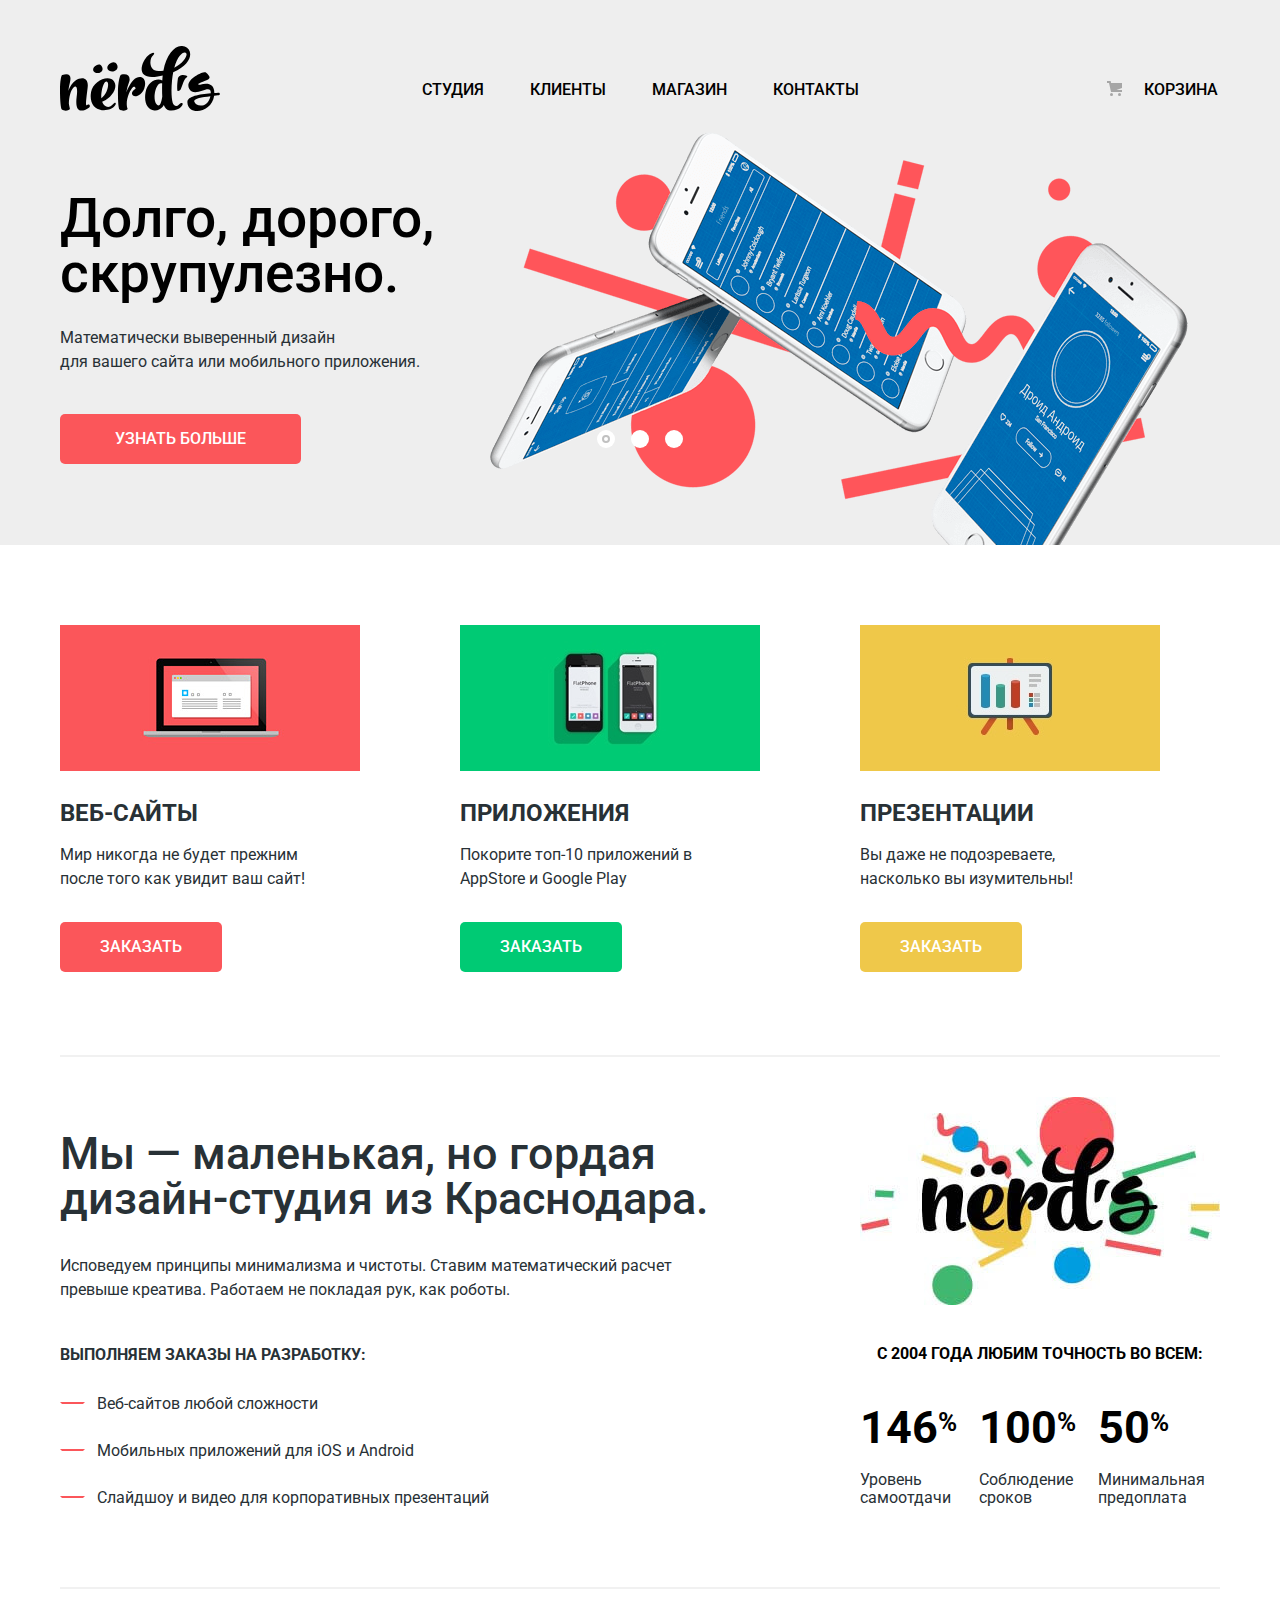
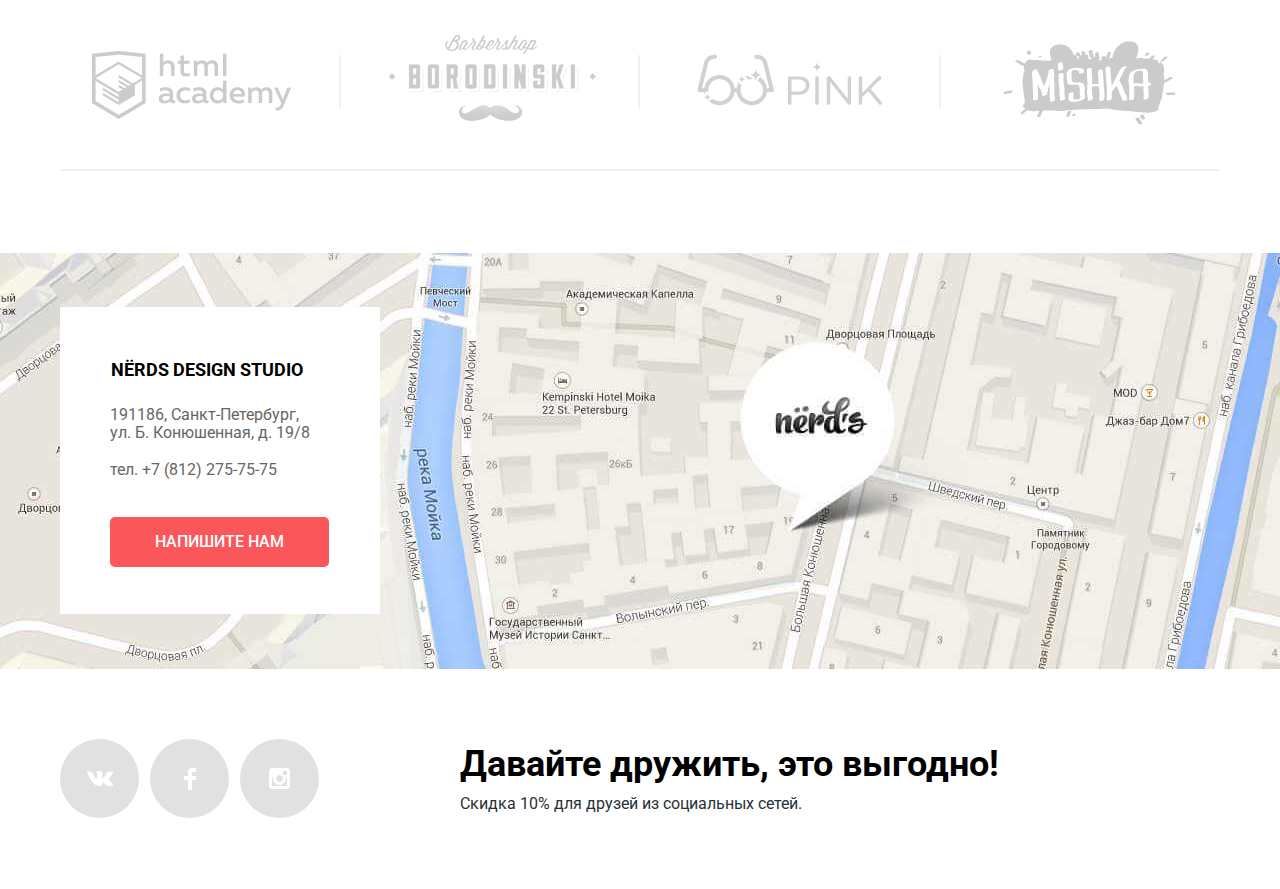
==== commit 1a23dd6e: "-" ====
--- a/index.html
+++ b/index.html
@@ -4,6 +4,7 @@
 <head>
   <meta charset="UTF-8">
   <title>Дизайн-студия NERD'S</title>
+  <meta name="format-detection" content="telephone=no">
   <link href="https://fonts.googleapis.com/css?family=Roboto:400,500,700&amp;subset=cyrillic" rel="stylesheet">
   <link href="css/normalize.css" rel="stylesheet">
   <link href="css/style-min.css" rel="stylesheet">
@@ -151,7 +152,7 @@
         <h3>NЁRDS DESIGN STUDIO</h3>
         <p>191186, Санкт-Петербург, ул. Б. Конюшенная, д. 19/8</p>
         <p>тел. +7 (812) 275-75-75</p>
-        <a class="button map-btn" href="#">Напишите нам</a>
+        <a class="button map-btn" href="writeus.html">Напишите нам</a>
       </div>
     </div>
   </section>
--- a/css/style-min.css
+++ b/css/style-min.css
@@ -11,7 +11,7 @@
 .main-header-logo:focus,.main-header-logo:active{opacity:.3}
 .main-nav-menu a:hover{color:rgb(251,86,90)}
 .main-nav-menu a:focus,.main-nav-menu a:active{color:rgba(0,0,0,.3)}
-.main-header{background-color:#eee;margin-bottom:81px}
+.main-header{min-width:1160px;background-color:#eee;margin-bottom:80px}
 .main-header .wrapper{width:1160px;margin:0 auto}
 .main-nav{display:-webkit-box;display:-ms-flexbox;display:flex;-webkit-box-align:center;-ms-flex-align:center;align-items:center;padding-top:46px}
 .main-header-logo{margin-right:200px}
@@ -35,7 +35,7 @@
 .header-info-btn:hover{background-color:#e74246}
 .header-info-btn:focus,.header-info-btn:active{opacity:.3;-webkit-box-shadow:inset 0 3px 0 rgba(0,1,1,.1);box-shadow:inset 0 3px 0 rgba(0,1,1,.1);background-color:#d7373b}
 .slider-info p{max-width:420px;margin:0;padding:0;padding-bottom:40px}
-.services .wrapper{width:1160px;margin:0 auto;display:-webkit-box;display:-ms-flexbox;display:flex;padding-bottom:80px}
+.services .wrapper{width:1160px;margin:0 auto;display:-webkit-box;display:-ms-flexbox;display:flex;padding-bottom:83px}
 .services-item{margin-right:100px}
 .services-item img{min-width:300px}
 .services-item h3{margin:0;padding:0;padding-top:20px;padding-bottom:15px;font-size:24px;font-weight:700;line-height:30px;text-transform:uppercase}
@@ -49,10 +49,10 @@
 a.yellow{background-color:#efc84a}
 a.yellow:hover{background-color:#eab534}
 a .yellow:focus{-webkit-box-shadow:inset 0 3px 0 rgba(0,1,1,.1);box-shadow:inset 0 3px 0 rgba(0,1,1,.1);background-color:#e5a722}
-.description .wrapper{width:1160px;margin-bottom:72px;padding-bottom:49px;margin:0 auto;display:-webkit-box;display:-ms-flexbox;display:flex;-webkit-box-pack:justify;-ms-flex-pack:justify;justify-content:space-between;border:2px solid #f1f1f1;border-left:transparent;border-right:transparent}
+.description .wrapper{width:1160px;margin-bottom:72px;padding-bottom:54px;margin:0 auto;display:-webkit-box;display:-ms-flexbox;display:flex;-webkit-box-pack:justify;-ms-flex-pack:justify;justify-content:space-between;border:2px solid #f1f1f1;border-left:transparent;border-right:transparent}
 .description-block-left{width:680px;padding-top:74px}
 .description-block-left b{display:block;font-size:45px;font-weight:500;line-height:45px;margin-bottom:33px}
-.description-block-left p{margin:0;padding:0;margin-bottom:39px}
+.description-block-left p{margin:0;padding:0;margin-bottom:41px}
 .description-block-left strong{display:block;padding-bottom:25px;text-transform:uppercase}
 .description-block-left li{position:relative;padding-left:37px;margin-bottom:23px}
 .description-block-left li:first-child::before{content:"";position:absolute;top:10px;left:0;width:25px;height:25px;border:2px solid transparent;border-top-color:#fb565a}
@@ -77,14 +77,14 @@
 .links-list img{opacity:.2;display:block}
 .links-list img:hover{opacity:1}
 .links-list img:active{opacity:.1}
-.map{background-image:url("../img/map-group.jpg");background-repeat:no-repeat;background-position:center;padding-top:59px;padding-bottom:59px}
+.map{background-image:url("../img/map-group.jpg");background-repeat:no-repeat;background-position:center;padding-top:58px;padding-bottom:58px}
 .map .wrapper{width:1160px;margin:0 auto;border-top:1px solid transparent;border-bottom:1px solid transparent}
 .map-contacts{width:320px;padding-left:50px;background-color:#fff;padding-top:47px}
 .map-contacts h3{margin:0;padding:0;margin-bottom:20px;font-size:18px;font-weight:700;line-height:30px;color:#000;text-align:left;border:1px solid transparent;text-transform:uppercase}
 .map-contacts p{width:210px;color:#666;line-height:18px;margin-bottom:19px}
 .map-btn{margin-top:19px;margin-bottom:47px;padding:16px 45px}
-.main-footer{padding-top:54px}
-.main-footer .wrapper{width:1160px;margin:0 auto;display:-webkit-box;display:-ms-flexbox;display:flex;-webkit-box-pack:start;-ms-flex-pack:start;justify-content:flex-start}
+.main-footer{padding-top:57px}
+.main-footer .wrapper{width:1160px;margin:0 auto;padding-bottom:57px;display:-webkit-box;display:-ms-flexbox;display:flex;-webkit-box-pack:start;-ms-flex-pack:start;justify-content:flex-start}
 .footer-social{display:-webkit-box;display:-ms-flexbox;display:flex;margin:0;padding:0;margin-right:140px;width:260px;-webkit-box-pack:justify;-ms-flex-pack:justify;justify-content:space-between;padding-top:9px}
 .footer-social a{position:relative;display:block;width:80px}
 .vk-icon::before{content:"";position:absolute;width:79px;height:79px;border-radius:50%;background-image:url("../img/vk-icon.svg");background-repeat:no-repeat;background-position:center;background-color:#e1e1e1}
@@ -97,7 +97,7 @@
 .catalog-page .main-header{margin-bottom:58px}
 .main-header h1{margin:0;padding:0;font-size:55px;font-weight:500;line-height:55px;color:#000;text-align:center;padding-top:73px;padding-bottom:110px}
 .catalog-page .main-header{margin-bottom:55px}
-.main-catalog .wrapper{width:1160px;margin:0 auto;display:-webkit-box;display:-ms-flexbox;display:flex;-webkit-box-pack:justify;-ms-flex-pack:justify;justify-content:space-between;margin-bottom:52px}
+.main-catalog .wrapper{width:1160px;margin:0 auto;display:-webkit-box;display:-ms-flexbox;display:flex;-webkit-box-pack:justify;-ms-flex-pack:justify;justify-content:space-between;margin-bottom:54px}
 .filters{width:260px}
 .filter fieldset{margin:0;padding:0;border:none;margin-bottom:53px}
 .filter .grid-group{margin-bottom:2px}
